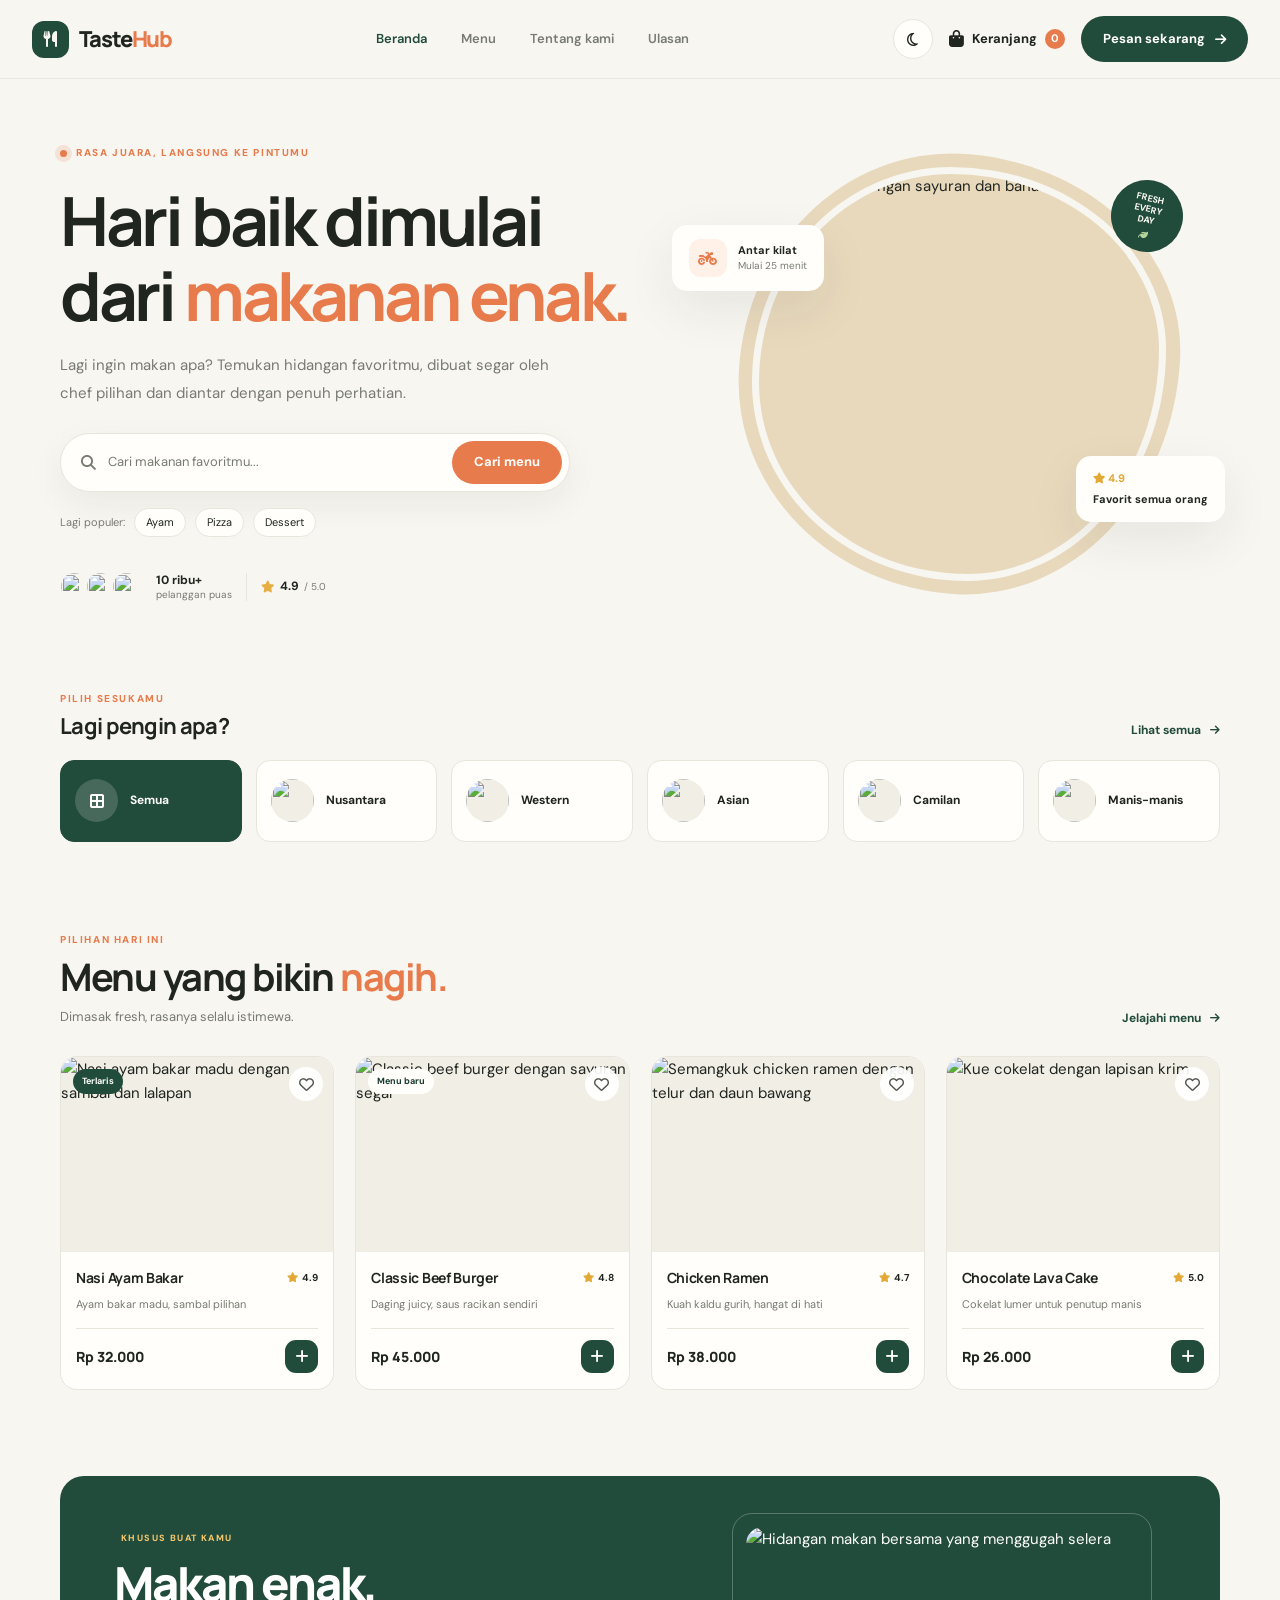
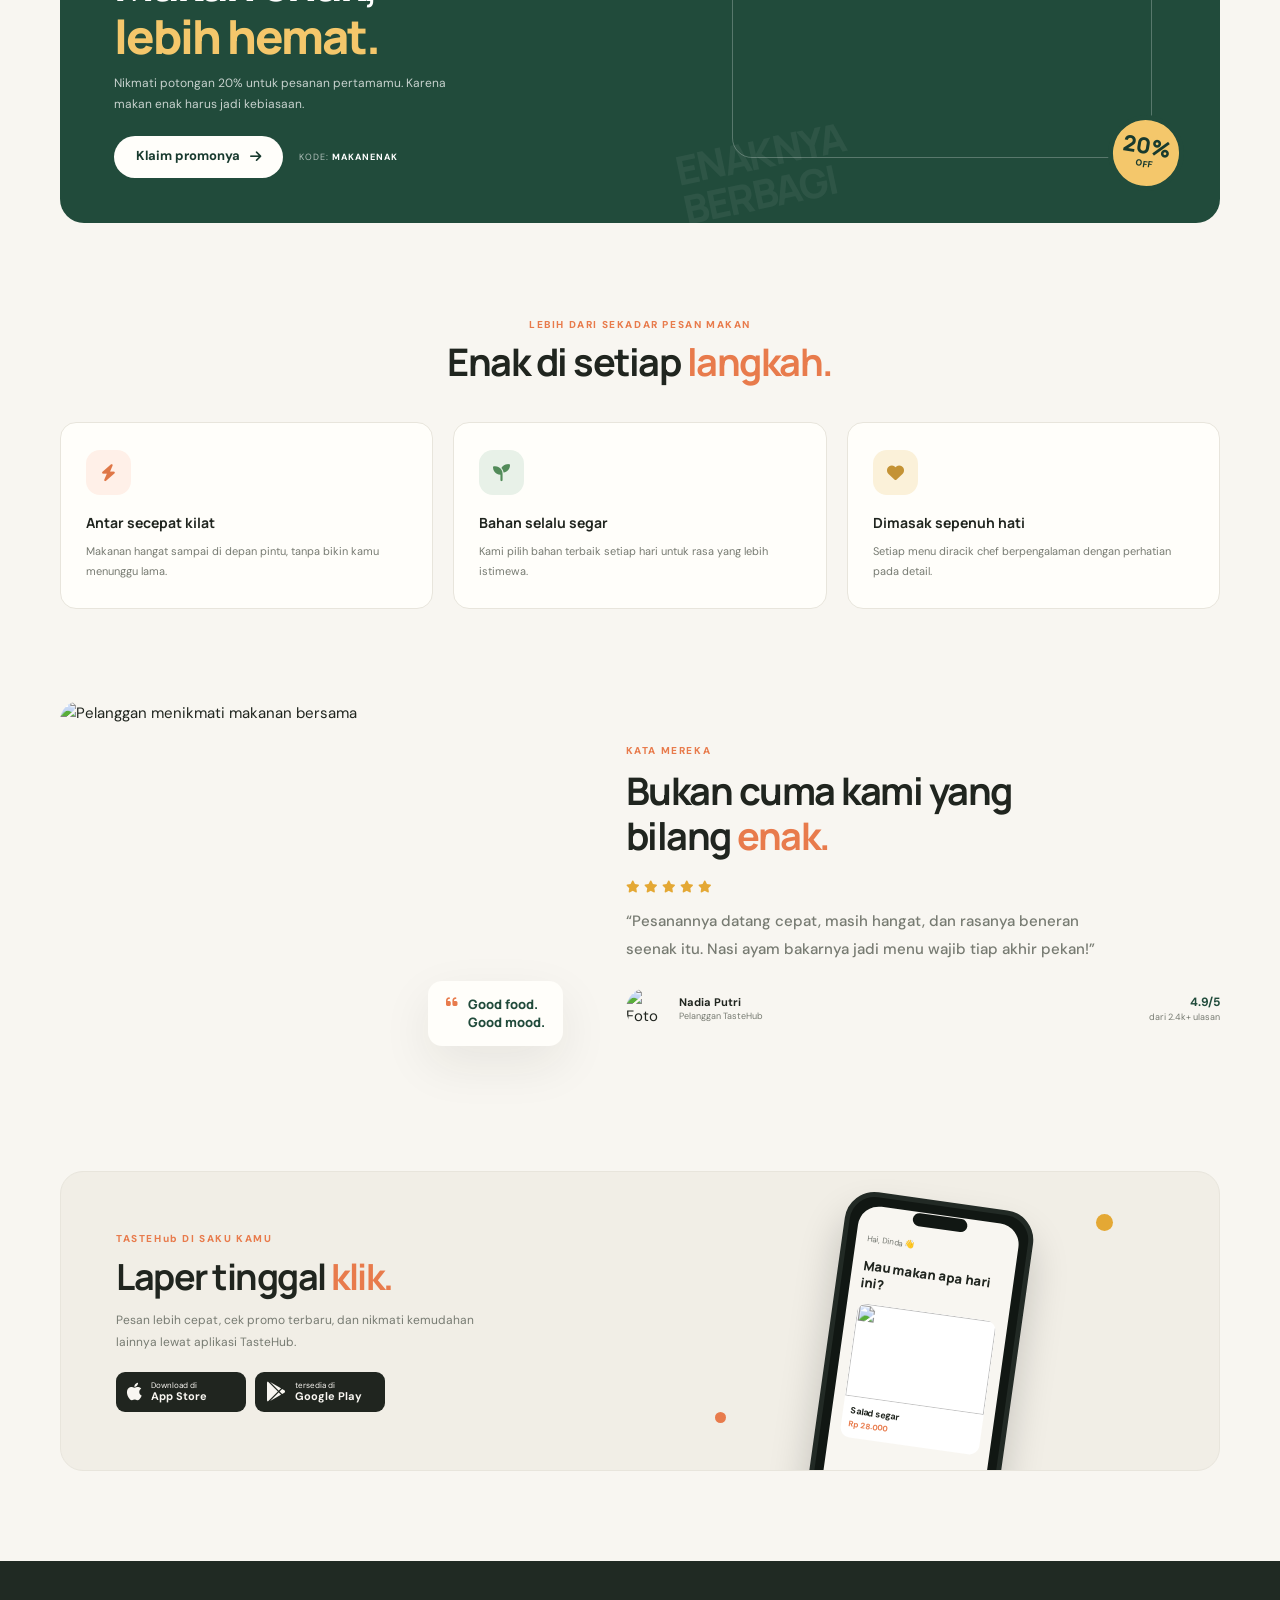
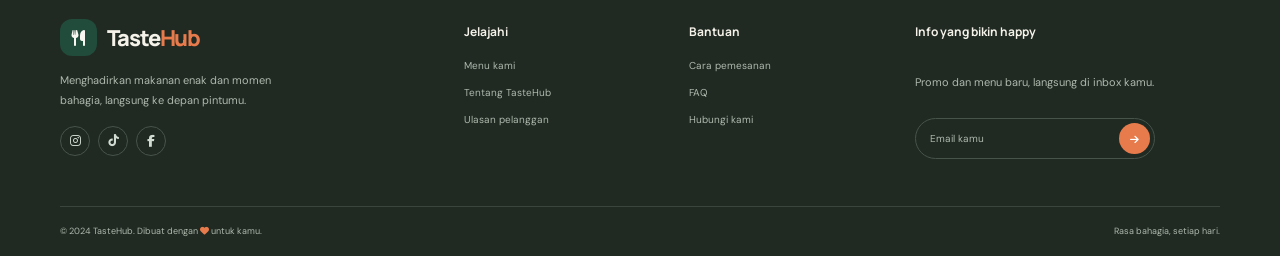
==== index.html @ 3865ef99 "feat: add initial HTML structure and JavaScript functionality for TasteHub website - Created index.h" ====
<!DOCTYPE html>
<html lang="id" class="light">
<head>
    <meta charset="UTF-8">
    <meta name="viewport" content="width=device-width, initial-scale=1.0">
    <meta name="theme-color" content="#f8f6f1">
    <meta name="description" content="Pesan makanan favoritmu dari TasteHub. Hidangan segar, rasa istimewa, diantar langsung ke rumah.">
    <title>TasteHub — Makan Enak, Tanpa Ribet</title>
    <link rel="preconnect" href="https://fonts.googleapis.com">
    <link rel="preconnect" href="https://fonts.gstatic.com" crossorigin>
    <link href="https://fonts.googleapis.com/css2?family=DM+Sans:wght@400;500;600;700&family=Manrope:wght@400;500;600;700;800&display=swap" rel="stylesheet">
    <link rel="stylesheet" href="https://cdnjs.cloudflare.com/ajax/libs/font-awesome/6.4.0/css/all.min.css">
    <link rel="stylesheet" href="css/style.css">
</head>
<body>
    <header class="site-header">
        <div class="header-inner">
            <a class="brand" href="#home" aria-label="TasteHub, ke beranda">
                <span class="brand-mark"><i class="fa-solid fa-utensils" aria-hidden="true"></i></span>
                <span>Taste<span class="brand-accent">Hub</span></span>
            </a>

            <nav class="desktop-nav" aria-label="Navigasi utama">
                <a class="nav-link active" href="#home">Beranda</a>
                <a class="nav-link" href="#menu">Menu</a>
                <a class="nav-link" href="#keunggulan">Tentang kami</a>
                <a class="nav-link" href="#ulasan">Ulasan</a>
            </nav>

            <div class="header-actions">
                <button class="icon-button theme-toggle" type="button" aria-label="Aktifkan tema gelap">
                    <i class="fa-regular fa-moon" aria-hidden="true"></i>
                </button>
                <button class="cart-button" type="button" aria-label="Keranjang, 0 item">
                    <i class="fa-solid fa-bag-shopping" aria-hidden="true"></i>
                    <span class="cart-label">Keranjang</span>
                    <span class="cart-count" aria-live="polite">0</span>
                </button>
                <a class="button button-dark header-cta" href="#menu">Pesan sekarang <i class="fa-solid fa-arrow-right" aria-hidden="true"></i></a>
            </div>

            <button class="mobile-menu-toggle" type="button" aria-label="Buka menu" aria-expanded="false" aria-controls="mobile-menu">
                <i class="fa-solid fa-bars" aria-hidden="true"></i>
            </button>
        </div>
        <nav class="mobile-nav" id="mobile-menu" aria-label="Navigasi mobile" hidden>
            <a href="#home">Beranda</a>
            <a href="#menu">Menu</a>
            <a href="#keunggulan">Tentang kami</a>
            <a href="#ulasan">Ulasan</a>
            <a href="#menu">Pesan sekarang <i class="fa-solid fa-arrow-right" aria-hidden="true"></i></a>
        </nav>
    </header>

    <main>
        <section class="hero section-shell" id="home">
            <div class="hero-copy">
                <div class="eyebrow"><span class="eyebrow-dot"></span> RASA JUARA, LANGSUNG KE PINTUMU</div>
                <h1>Hari baik dimulai<br>dari <span>makanan enak.</span></h1>
                <p class="hero-description">Lagi ingin makan apa? Temukan hidangan favoritmu, dibuat segar oleh chef pilihan dan diantar dengan penuh perhatian.</p>
                <form class="search-form" id="search-form" role="search">
                    <i class="fa-solid fa-magnifying-glass" aria-hidden="true"></i>
                    <label class="sr-only" for="dish-search">Cari makanan</label>
                    <input id="dish-search" name="q" type="search" placeholder="Cari makanan favoritmu..." autocomplete="off">
                    <button class="button button-primary" type="submit">Cari menu</button>
                </form>
                <div class="popular-searches">
                    <span>Lagi populer:</span>
                    <button type="button" data-search="ayam">Ayam</button>
                    <button type="button" data-search="pizza">Pizza</button>
                    <button type="button" data-search="dessert">Dessert</button>
                </div>
                <div class="hero-proof">
                    <div class="avatar-stack" aria-hidden="true">
                        <img src="https://images.unsplash.com/photo-1534528741775-53994a69daeb?w=80&h=80&fit=crop&crop=faces" alt="">
                        <img src="https://images.unsplash.com/photo-1500648767791-00dcc994a43e?w=80&h=80&fit=crop&crop=faces" alt="">
                        <img src="https://images.unsplash.com/photo-1531123897727-8f129e1688ce?w=80&h=80&fit=crop&crop=faces" alt="">
                    </div>
                    <div><strong>10 ribu+</strong><span>pelanggan puas</span></div>
                    <span class="proof-divider"></span>
                    <div class="rating-proof"><i class="fa-solid fa-star" aria-hidden="true"></i><strong>4.9</strong><span>/ 5.0</span></div>
                </div>
            </div>

            <div class="hero-visual">
                <div class="hero-image-wrap">
                    <img class="hero-image" src="https://images.unsplash.com/photo-1546069901-ba9599a7e63c?w=1100&h=1100&fit=crop&crop=center" alt="Salad segar dengan sayuran dan bahan pilihan">
                </div>
                <div class="floating-note note-delivery">
                    <span class="note-icon"><i class="fa-solid fa-motorcycle" aria-hidden="true"></i></span>
                    <span><strong>Antar kilat</strong><small>Mulai 25 menit</small></span>
                </div>
                <div class="floating-note note-favorite">
                    <span class="favorite-stars" aria-label="Rating 4,9 dari 5"><i class="fa-solid fa-star" aria-hidden="true"></i> 4.9</span>
                    <strong>Favorit semua orang</strong>
                </div>
                <div class="hero-sticker" aria-hidden="true"><span>FRESH<br>EVERY<br>DAY</span><i class="fa-solid fa-leaf"></i></div>
            </div>
        </section>

        <section class="category-section section-shell" aria-labelledby="category-title">
            <div class="section-heading compact-heading">
                <div><p class="section-kicker">PILIH SESUKAMU</p><h2 id="category-title">Lagi pengin apa?</h2></div>
                <a class="text-link" href="#menu">Lihat semua <i class="fa-solid fa-arrow-right" aria-hidden="true"></i></a>
            </div>
            <div class="category-list" role="group" aria-label="Filter kategori makanan">
                <button class="category-chip active" type="button" data-category="all" aria-pressed="true">
                    <span class="category-icon"><i class="fa-solid fa-border-all" aria-hidden="true"></i></span><span>Semua</span>
                </button>
                <button class="category-chip" type="button" data-category="indonesia" aria-pressed="false">
                    <span class="category-icon category-image"><img src="https://images.unsplash.com/photo-1563379091339-03b21ab4a4f8?w=120&h=120&fit=crop" alt=""></span><span>Nusantara</span>
                </button>
                <button class="category-chip" type="button" data-category="western" aria-pressed="false">
                    <span class="category-icon category-image"><img src="https://images.unsplash.com/photo-1579751626657-72bc17010498?w=120&h=120&fit=crop" alt=""></span><span>Western</span>
                </button>
                <button class="category-chip" type="button" data-category="asian" aria-pressed="false">
                    <span class="category-icon category-image"><img src="https://images.unsplash.com/photo-1569718212165-3a8278d5f624?w=120&h=120&fit=crop" alt=""></span><span>Asian</span>
                </button>
                <button class="category-chip" type="button" data-category="snack" aria-pressed="false">
                    <span class="category-icon category-image"><img src="https://images.unsplash.com/photo-1573080496219-bb080dd4f877?w=120&h=120&fit=crop" alt=""></span><span>Camilan</span>
                </button>
                <button class="category-chip" type="button" data-category="dessert" aria-pressed="false">
                    <span class="category-icon category-image"><img src="https://images.unsplash.com/photo-1578985545062-69928b1d9587?w=120&h=120&fit=crop" alt=""></span><span>Manis-manis</span>
                </button>
            </div>
        </section>

        <section class="menu-section section-shell" id="menu">
            <div class="section-heading">
                <div><p class="section-kicker">PILIHAN HARI INI</p><h2>Menu yang bikin <span>nagih.</span></h2><p class="section-description">Dimasak fresh, rasanya selalu istimewa.</p></div>
                <a class="text-link desktop-link" href="#menu">Jelajahi menu <i class="fa-solid fa-arrow-right" aria-hidden="true"></i></a>
            </div>
            <div class="product-grid" id="product-grid">
                <article class="product-card" data-category="indonesia" data-name="nasi ayam bakar madu ayam indonesia">
                    <div class="product-image-wrap">
                        <img src="https://images.unsplash.com/photo-1546833999-b9f581a1996d?w=700&h=520&fit=crop" alt="Nasi ayam bakar madu dengan sambal dan lalapan" loading="lazy">
                        <span class="product-tag">Terlaris</span>
                        <button class="favorite-button" type="button" aria-label="Tambahkan Nasi Ayam Bakar ke favorit" aria-pressed="false"><i class="fa-regular fa-heart" aria-hidden="true"></i></button>
                    </div>
                    <div class="product-details">
                        <div class="product-title-row"><h3>Nasi Ayam Bakar</h3><span class="product-rating"><i class="fa-solid fa-star" aria-hidden="true"></i> 4.9</span></div>
                        <p>Ayam bakar madu, sambal pilihan</p>
                        <div class="product-bottom"><strong>Rp 32.000</strong><button class="add-button" type="button" aria-label="Tambah Nasi Ayam Bakar ke keranjang"><i class="fa-solid fa-plus" aria-hidden="true"></i></button></div>
                    </div>
                </article>
                <article class="product-card" data-category="western" data-name="classic beef burger burger western">
                    <div class="product-image-wrap">
                        <img src="https://images.unsplash.com/photo-1568901346375-23c9450c58cd?w=700&h=520&fit=crop" alt="Classic beef burger dengan sayuran segar" loading="lazy">
                        <span class="product-tag tag-new">Menu baru</span>
                        <button class="favorite-button" type="button" aria-label="Tambahkan Classic Beef Burger ke favorit" aria-pressed="false"><i class="fa-regular fa-heart" aria-hidden="true"></i></button>
                    </div>
                    <div class="product-details">
                        <div class="product-title-row"><h3>Classic Beef Burger</h3><span class="product-rating"><i class="fa-solid fa-star" aria-hidden="true"></i> 4.8</span></div>
                        <p>Daging juicy, saus racikan sendiri</p>
                        <div class="product-bottom"><strong>Rp 45.000</strong><button class="add-button" type="button" aria-label="Tambah Classic Beef Burger ke keranjang"><i class="fa-solid fa-plus" aria-hidden="true"></i></button></div>
                    </div>
                </article>
                <article class="product-card" data-category="asian" data-name="chicken ramen ramen asian ayam">
                    <div class="product-image-wrap">
                        <img src="https://images.unsplash.com/photo-1569718212165-3a8278d5f624?w=700&h=520&fit=crop" alt="Semangkuk chicken ramen dengan telur dan daun bawang" loading="lazy">
                        <button class="favorite-button" type="button" aria-label="Tambahkan Chicken Ramen ke favorit" aria-pressed="false"><i class="fa-regular fa-heart" aria-hidden="true"></i></button>
                    </div>
                    <div class="product-details">
                        <div class="product-title-row"><h3>Chicken Ramen</h3><span class="product-rating"><i class="fa-solid fa-star" aria-hidden="true"></i> 4.7</span></div>
                        <p>Kuah kaldu gurih, hangat di hati</p>
                        <div class="product-bottom"><strong>Rp 38.000</strong><button class="add-button" type="button" aria-label="Tambah Chicken Ramen ke keranjang"><i class="fa-solid fa-plus" aria-hidden="true"></i></button></div>
                    </div>
                </article>
                <article class="product-card" data-category="dessert" data-name="chocolate lava cake cake dessert cokelat">
                    <div class="product-image-wrap">
                        <img src="https://images.unsplash.com/photo-1578985545062-69928b1d9587?w=700&h=520&fit=crop" alt="Kue cokelat dengan lapisan krim" loading="lazy">
                        <button class="favorite-button" type="button" aria-label="Tambahkan Chocolate Lava Cake ke favorit" aria-pressed="false"><i class="fa-regular fa-heart" aria-hidden="true"></i></button>
                    </div>
                    <div class="product-details">
                        <div class="product-title-row"><h3>Chocolate Lava Cake</h3><span class="product-rating"><i class="fa-solid fa-star" aria-hidden="true"></i> 5.0</span></div>
                        <p>Cokelat lumer untuk penutup manis</p>
                        <div class="product-bottom"><strong>Rp 26.000</strong><button class="add-button" type="button" aria-label="Tambah Chocolate Lava Cake ke keranjang"><i class="fa-solid fa-plus" aria-hidden="true"></i></button></div>
                    </div>
                </article>
            </div>
            <p class="empty-state" id="empty-state" hidden>Menu belum ditemukan. Coba kata kunci lainnya, ya.</p>
            <div class="mobile-menu-link"><a class="button button-outline" href="#menu">Lihat semua menu <i class="fa-solid fa-arrow-right" aria-hidden="true"></i></a></div>
        </section>

        <section class="promo-section section-shell">
            <div class="promo-content">
                <span class="promo-label"><i class="fa-solid fa-sparkles" aria-hidden="true"></i> KHUSUS BUAT KAMU</span>
                <h2>Makan enak,<br><span>lebih hemat.</span></h2>
                <p>Nikmati potongan 20% untuk pesanan pertamamu. Karena makan enak harus jadi kebiasaan.</p>
                <a class="button button-light" href="#menu">Klaim promonya <i class="fa-solid fa-arrow-right" aria-hidden="true"></i></a>
                <span class="promo-code">KODE: <strong>MAKANENAK</strong></span>
            </div>
            <div class="promo-image">
                <img src="https://images.unsplash.com/photo-1555939594-58d7cb561ad1?w=1000&h=800&fit=crop" alt="Hidangan makan bersama yang menggugah selera" loading="lazy">
                <span class="discount-badge"><strong>20%</strong><span>OFF</span></span>
            </div>
            <div class="promo-decoration" aria-hidden="true">ENAKNYA<br>BERBAGI</div>
        </section>

        <section class="benefits-section section-shell" id="keunggulan">
            <div class="section-heading centered-heading">
                <div><p class="section-kicker">LEBIH DARI SEKADAR PESAN MAKAN</p><h2>Enak di setiap <span>langkah.</span></h2></div>
            </div>
            <div class="benefit-grid">
                <article class="benefit-card"><span class="benefit-icon icon-orange"><i class="fa-solid fa-bolt" aria-hidden="true"></i></span><h3>Antar secepat kilat</h3><p>Makanan hangat sampai di depan pintu, tanpa bikin kamu menunggu lama.</p></article>
                <article class="benefit-card"><span class="benefit-icon icon-green"><i class="fa-solid fa-seedling" aria-hidden="true"></i></span><h3>Bahan selalu segar</h3><p>Kami pilih bahan terbaik setiap hari untuk rasa yang lebih istimewa.</p></article>
                <article class="benefit-card"><span class="benefit-icon icon-yellow"><i class="fa-solid fa-heart" aria-hidden="true"></i></span><h3>Dimasak sepenuh hati</h3><p>Setiap menu diracik chef berpengalaman dengan perhatian pada detail.</p></article>
            </div>
        </section>

        <section class="testimonial-section section-shell" id="ulasan">
            <div class="testimonial-image">
                <img src="https://images.unsplash.com/photo-1556742049-0cfed4f6a45d?w=900&h=1000&fit=crop" alt="Pelanggan menikmati makanan bersama" loading="lazy">
                <div class="testimonial-image-caption"><i class="fa-solid fa-quote-left" aria-hidden="true"></i><span>Good food.<br>Good mood.</span></div>
            </div>
            <div class="testimonial-copy">
                <p class="section-kicker">KATA MEREKA</p>
                <h2>Bukan cuma kami yang bilang <span>enak.</span></h2>
                <div class="review-stars" aria-label="5 dari 5 bintang"><i class="fa-solid fa-star"></i><i class="fa-solid fa-star"></i><i class="fa-solid fa-star"></i><i class="fa-solid fa-star"></i><i class="fa-solid fa-star"></i></div>
                <blockquote>“Pesanannya datang cepat, masih hangat, dan rasanya beneran seenak itu. Nasi ayam bakarnya jadi menu wajib tiap akhir pekan!”</blockquote>
                <div class="review-author"><img src="https://images.unsplash.com/photo-1534528741775-53994a69daeb?w=100&h=100&fit=crop&crop=faces" alt="Foto pelanggan, Nadia Putri" loading="lazy"><span><strong>Nadia Putri</strong><small>Pelanggan TasteHub</small></span><span class="review-count"><strong>4.9/5</strong><small>dari 2.4k+ ulasan</small></span></div>
            </div>
        </section>

        <section class="app-banner section-shell">
            <div class="app-copy"><p class="section-kicker">TASTEHub DI SAKU KAMU</p><h2>Laper tinggal <span>klik.</span></h2><p>Pesan lebih cepat, cek promo terbaru, dan nikmati kemudahan lainnya lewat aplikasi TasteHub.</p><div class="app-buttons"><a class="store-button" href="#menu"><i class="fa-brands fa-apple" aria-hidden="true"></i><span><small>Download di</small><strong>App Store</strong></span></a><a class="store-button" href="#menu"><i class="fa-brands fa-google-play" aria-hidden="true"></i><span><small> tersedia di</small><strong>Google Play</strong></span></a></div></div>
            <div class="app-art" aria-hidden="true"><div class="phone-mockup"><div class="phone-camera"></div><div class="phone-screen"><span class="phone-greeting">Hai, Dinda 👋</span><strong>Mau makan apa hari ini?</strong><div class="phone-food"><img src="https://images.unsplash.com/photo-1546069901-ba9599a7e63c?w=180&h=140&fit=crop" alt=""><span>Salad segar<small>Rp 28.000</small></span></div><div class="phone-tabs"><i class="fa-solid fa-house"></i><i class="fa-solid fa-heart"></i><i class="fa-solid fa-bag-shopping"></i><i class="fa-solid fa-user"></i></div></div></div><span class="app-art-dot dot-one"></span><span class="app-art-dot dot-two"></span></div>
        </section>
    </main>

    <footer class="site-footer">
        <div class="footer-main section-shell">
            <div class="footer-brand-column"><a class="brand footer-brand" href="#home"><span class="brand-mark"><i class="fa-solid fa-utensils" aria-hidden="true"></i></span><span>Taste<span class="brand-accent">Hub</span></span></a><p>Menghadirkan makanan enak dan momen bahagia, langsung ke depan pintumu.</p><div class="social-links"><a href="#home" aria-label="Instagram"><i class="fa-brands fa-instagram"></i></a><a href="#home" aria-label="TikTok"><i class="fa-brands fa-tiktok"></i></a><a href="#home" aria-label="Facebook"><i class="fa-brands fa-facebook-f"></i></a></div></div>
            <div class="footer-column"><h3>Jelajahi</h3><a href="#menu">Menu kami</a><a href="#keunggulan">Tentang TasteHub</a><a href="#ulasan">Ulasan pelanggan</a></div>
            <div class="footer-column"><h3>Bantuan</h3><a href="#home">Cara pemesanan</a><a href="#home">FAQ</a><a href="#home">Hubungi kami</a></div>
            <div class="footer-column newsletter-column"><h3>Info yang bikin happy</h3><p>Promo dan menu baru, langsung di inbox kamu.</p><form class="newsletter-form" id="newsletter-form"><label class="sr-only" for="newsletter-email">Alamat email</label><input id="newsletter-email" type="email" placeholder="Email kamu" required><button type="submit" aria-label="Daftar newsletter"><i class="fa-solid fa-arrow-right" aria-hidden="true"></i></button></form></div>
        </div>
        <div class="footer-bottom section-shell"><span>© 2024 TasteHub. Dibuat dengan <i class="fa-solid fa-heart" aria-hidden="true"></i> untuk kamu.</span><span>Rasa bahagia, setiap hari.</span></div>
    </footer>
    <div class="toast-message" id="toast-message" role="status" aria-live="polite"></div>
    <script src="js/script.js"></script>
</body>
</html>
---- css/style.css ----
:root {
    color-scheme: light;
    --page: #f8f6f1;
    --surface: #fffefa;
    --surface-soft: #f1eee6;
    --ink: #20251f;
    --muted: #777b72;
    --line: #e8e5dc;
    --green: #214b3b;
    --green-dark: #183a2e;
    --orange: #e87b4c;
    --yellow: #f4c76b;
    --shadow: 0 18px 50px rgba(32, 37, 31, .08);
}

html.dark {
    color-scheme: dark;
    --page: #171d19;
    --surface: #202822;
    --surface-soft: #29332c;
    --ink: #f5f2e9;
    --muted: #a7afa6;
    --line: #354139;
    --green: #8ab59a;
    --green-dark: #d3e2d5;
    --orange: #f19a70;
    --shadow: 0 18px 50px rgba(0, 0, 0, .2);
}

* { box-sizing: border-box; }

html { scroll-behavior: smooth; scroll-padding-top: 92px; }

body {
    margin: 0;
    background: var(--page);
    color: var(--ink);
    font-family: "DM Sans", sans-serif;
    font-size: 15px;
    line-height: 1.6;
    transition: background .25s ease, color .25s ease;
}

button, input { font: inherit; }
button, a { -webkit-tap-highlight-color: transparent; }
button { color: inherit; }
a { color: inherit; text-decoration: none; }
img { display: block; max-width: 100%; }

.sr-only {
    position: absolute;
    width: 1px;
    height: 1px;
    padding: 0;
    margin: -1px;
    overflow: hidden;
    clip: rect(0, 0, 0, 0);
    white-space: nowrap;
    border: 0;
}

.section-shell { width: min(1160px, calc(100% - 64px)); margin-inline: auto; }

.site-header {
    position: sticky;
    z-index: 20;
    top: 0;
    background: color-mix(in srgb, var(--page) 92%, transparent);
    border-bottom: 1px solid color-mix(in srgb, var(--line) 75%, transparent);
    backdrop-filter: blur(16px);
}

.header-inner {
    width: min(1280px, calc(100% - 64px));
    min-height: 78px;
    margin: auto;
    display: flex;
    align-items: center;
    justify-content: space-between;
    gap: 30px;
}

.brand {
    display: inline-flex;
    align-items: center;
    gap: 10px;
    flex-shrink: 0;
    font: 800 22px/1 "Manrope", sans-serif;
    letter-spacing: -1.1px;
}

.brand-mark {
    display: grid;
    width: 37px;
    height: 37px;
    place-items: center;
    border-radius: 12px;
    background: var(--green);
    color: var(--page);
    font-size: 16px;
}

.brand-accent { color: var(--orange); }
.desktop-nav { display: flex; align-items: center; gap: 34px; }
.nav-link { color: var(--muted); font-size: 13px; font-weight: 600; transition: color .2s ease; }
.nav-link:hover, .nav-link.active { color: var(--green); }

.header-actions { display: flex; align-items: center; gap: 16px; }
.icon-button, .mobile-menu-toggle {
    display: grid;
    width: 40px;
    height: 40px;
    padding: 0;
    place-items: center;
    border: 1px solid var(--line);
    border-radius: 50%;
    background: var(--surface);
    cursor: pointer;
    transition: border-color .2s ease, transform .2s ease;
}
.icon-button:hover, .mobile-menu-toggle:hover { transform: translateY(-2px); border-color: var(--green); }
.cart-button { position: relative; display: flex; align-items: center; gap: 8px; padding: 8px 0; border: 0; background: transparent; cursor: pointer; font-size: 13px; font-weight: 700; }
.cart-button > i { font-size: 17px; }
.cart-count { display: grid; width: 20px; height: 20px; place-items: center; border-radius: 50%; background: var(--orange); color: white; font-size: 11px; }

.button {
    display: inline-flex;
    min-height: 46px;
    align-items: center;
    justify-content: center;
    gap: 10px;
    padding: 0 21px;
    border: 1px solid transparent;
    border-radius: 999px;
    font-size: 13px;
    font-weight: 700;
    transition: transform .2s ease, background .2s ease, border-color .2s ease;
}
.button:hover { transform: translateY(-2px); }
.button-dark { background: var(--green); color: #fff; }
.button-dark:hover { background: var(--green-dark); }
.button-primary { background: var(--orange); color: #fff; }
.button-primary:hover { background: #d96e40; }
.button-light { background: #fffefa; color: var(--green-dark); }
.button-outline { border-color: var(--line); background: var(--surface); color: var(--ink); }
.mobile-menu-toggle, .mobile-nav { display: none; }

.hero { min-height: 575px; display: grid; grid-template-columns: 1fr .9fr; align-items: center; gap: 58px; padding-block: 66px 72px; }
.hero-copy { position: relative; z-index: 1; }
.eyebrow, .section-kicker { color: var(--orange); font-size: 10px; font-weight: 800; letter-spacing: 1.6px; }
.eyebrow { display: flex; align-items: center; gap: 9px; margin-bottom: 22px; }
.eyebrow-dot { width: 7px; height: 7px; border-radius: 50%; background: var(--orange); box-shadow: 0 0 0 5px color-mix(in srgb, var(--orange) 17%, transparent); }
h1, h2, h3, p { margin-top: 0; }
h1, h2, h3 { font-family: "Manrope", sans-serif; }
.hero h1 { max-width: 620px; margin-bottom: 20px; font-size: clamp(45px, 5.3vw, 70px); line-height: 1.1; letter-spacing: -3.4px; }
.hero h1 span, .section-heading h2 span, .testimonial-copy h2 span, .app-copy h2 span { color: var(--orange); }
.hero-description { max-width: 490px; margin-bottom: 25px; color: var(--muted); font-size: 15px; line-height: 1.85; }
.search-form { display: flex; max-width: 510px; align-items: center; gap: 12px; padding: 7px; border: 1px solid var(--line); border-radius: 999px; background: var(--surface); box-shadow: 0 12px 35px rgba(35, 40, 30, .06); }
.search-form > i { margin-left: 13px; color: var(--muted); }
.search-form input { width: 100%; min-width: 0; padding: 9px 0; border: 0; outline: 0; background: transparent; color: var(--ink); font-size: 13px; }
.search-form input::placeholder { color: var(--muted); }
.search-form .button { min-height: 43px; white-space: nowrap; }
.popular-searches { display: flex; flex-wrap: wrap; align-items: center; gap: 9px; margin-top: 16px; color: var(--muted); font-size: 11px; }
.popular-searches button { padding: 5px 11px; border: 1px solid var(--line); border-radius: 99px; background: var(--surface); color: var(--ink); cursor: pointer; font-size: 11px; transition: border-color .2s ease, color .2s ease; }
.popular-searches button:hover { border-color: var(--orange); color: var(--orange); }
.hero-proof { display: flex; align-items: center; gap: 14px; margin-top: 34px; }
.avatar-stack { display: flex; padding-left: 4px; }
.avatar-stack img { width: 31px; height: 31px; margin-left: -5px; border: 2px solid var(--page); border-radius: 50%; object-fit: cover; }
.hero-proof > div:nth-child(2) { display: grid; line-height: 1.3; }
.hero-proof > div:nth-child(2) strong, .rating-proof strong { font-size: 12px; }
.hero-proof > div:nth-child(2) span, .rating-proof span { color: var(--muted); font-size: 10px; }
.proof-divider { height: 28px; border-left: 1px solid var(--line); }
.rating-proof { display: flex; align-items: center; gap: 5px; }
.rating-proof i { color: #e8ae43; font-size: 12px; }

.hero-visual { position: relative; display: grid; min-height: 450px; place-items: center; }
.hero-image-wrap { width: min(100%, 440px); aspect-ratio: 1; padding: 13px; border-radius: 48% 52% 48% 52% / 52% 44% 56% 48%; background: #e8d9bd; transform: rotate(3deg); }
.hero-image { width: 100%; height: 100%; border: 7px solid var(--page); border-radius: inherit; object-fit: cover; transform: rotate(-3deg); }
.floating-note { position: absolute; z-index: 2; display: flex; align-items: center; gap: 11px; padding: 13px 16px; border: 1px solid rgba(255,255,255,.55); border-radius: 15px; background: var(--surface); box-shadow: var(--shadow); }
.note-delivery { top: 17%; left: -5%; }
.note-icon { display: grid; width: 38px; height: 38px; place-items: center; border-radius: 12px; background: #fff0e8; color: var(--orange); }
.floating-note > span:last-child { display: grid; line-height: 1.45; }
.floating-note strong { font-size: 11px; }
.floating-note small { color: var(--muted); font-size: 10px; }
.note-favorite { right: -1%; bottom: 17%; display: grid; gap: 3px; }
.favorite-stars { color: #e4a834; font-size: 11px; font-weight: 800; }
.hero-sticker { position: absolute; top: 7%; right: 7%; display: flex; width: 72px; height: 72px; flex-direction: column; align-items: center; justify-content: center; border-radius: 50%; background: var(--green); color: #f8f6f1; font-size: 9px; font-weight: 800; line-height: 1.25; text-align: center; transform: rotate(12deg); }
.hero-sticker i { margin-top: 4px; color: #b6d59c; }

.category-section { padding-block: 17px 58px; }
.section-heading { display: flex; align-items: end; justify-content: space-between; gap: 20px; margin-bottom: 28px; }
.section-heading h2, .testimonial-copy h2, .app-copy h2 { margin: 6px 0 0; font-size: clamp(28px, 3.2vw, 38px); line-height: 1.2; letter-spacing: -1.5px; }
.section-kicker { margin-bottom: 0; }
.compact-heading { margin-bottom: 20px; }
.compact-heading h2 { font-size: 22px; letter-spacing: -.7px; }
.text-link { display: inline-flex; align-items: center; gap: 9px; color: var(--green); font-size: 12px; font-weight: 700; white-space: nowrap; }
.text-link i { font-size: 11px; transition: transform .2s ease; }
.text-link:hover i { transform: translateX(4px); }
.category-list { display: grid; grid-template-columns: repeat(6, minmax(0, 1fr)); gap: 14px; }
.category-chip { display: flex; min-height: 82px; align-items: center; gap: 12px; padding: 10px 14px; border: 1px solid var(--line); border-radius: 14px; background: var(--surface); color: var(--ink); cursor: pointer; font-size: 12px; font-weight: 700; transition: border-color .2s ease, transform .2s ease, background .2s ease; }
.category-chip:hover { transform: translateY(-3px); border-color: var(--orange); }
.category-chip.active { border-color: var(--green); background: var(--green); color: #fff; }
.category-icon { display: grid; width: 43px; height: 43px; flex-shrink: 0; place-items: center; border-radius: 50%; background: color-mix(in srgb, var(--orange) 15%, var(--surface)); color: var(--orange); font-size: 16px; }
.category-chip.active .category-icon { background: rgba(255,255,255,.17); color: #fff; }
.category-image { overflow: hidden; background: var(--surface-soft); }
.category-image img { width: 100%; height: 100%; object-fit: cover; }

.menu-section { padding-block: 32px 86px; }
.section-description { margin: 8px 0 0; color: var(--muted); font-size: 13px; }
.product-grid { display: grid; grid-template-columns: repeat(4, minmax(0, 1fr)); gap: 21px; }
.product-card { overflow: hidden; border: 1px solid var(--line); border-radius: 17px; background: var(--surface); transition: transform .25s ease, box-shadow .25s ease, border-color .25s ease; }
.product-card:hover { transform: translateY(-5px); border-color: color-mix(in srgb, var(--green) 25%, var(--line)); box-shadow: var(--shadow); }
.product-card[hidden] { display: none; }
.product-image-wrap { position: relative; height: 195px; overflow: hidden; background: var(--surface-soft); }
.product-image-wrap > img { width: 100%; height: 100%; object-fit: cover; transition: transform .45s ease; }
.product-card:hover .product-image-wrap > img { transform: scale(1.05); }
.product-tag { position: absolute; top: 12px; left: 12px; padding: 5px 9px; border-radius: 99px; background: var(--green); color: #fff; font-size: 9px; font-weight: 700; }
.product-tag.tag-new { background: #fffefa; color: var(--green-dark); }
.favorite-button { position: absolute; top: 10px; right: 10px; display: grid; width: 34px; height: 34px; place-items: center; border: 0; border-radius: 50%; background: rgba(255,255,255,.92); color: #50544d; cursor: pointer; transition: color .2s ease, transform .2s ease; }
.favorite-button:hover { transform: scale(1.08); color: #e76d67; }
.favorite-button[aria-pressed="true"] { color: #e76d67; }
.product-details { padding: 15px 15px 16px; }
.product-title-row { display: flex; align-items: center; justify-content: space-between; gap: 8px; }
.product-title-row h3 { overflow: hidden; margin: 0; font-size: 14px; letter-spacing: -.3px; text-overflow: ellipsis; white-space: nowrap; }
.product-rating { flex-shrink: 0; color: var(--ink); font-size: 10px; font-weight: 700; }
.product-rating i { margin-right: 2px; color: #e4a834; }
.product-details > p { overflow: hidden; margin: 6px 0 15px; color: var(--muted); font-size: 11px; text-overflow: ellipsis; white-space: nowrap; }
.product-bottom { display: flex; align-items: center; justify-content: space-between; padding-top: 11px; border-top: 1px solid var(--line); }
.product-bottom strong { font: 800 14px "Manrope", sans-serif; }
.add-button { display: grid; width: 33px; height: 33px; place-items: center; border: 0; border-radius: 11px; background: var(--green); color: #fff; cursor: pointer; transition: background .2s ease, transform .2s ease; }
.add-button:hover { transform: rotate(90deg); background: var(--orange); }
.empty-state { padding: 36px 0; color: var(--muted); text-align: center; }
.mobile-menu-link { display: none; }

.promo-section { position: relative; display: grid; min-height: 340px; grid-template-columns: 1fr .9fr; align-items: center; overflow: hidden; margin-bottom: 94px; padding: 45px 54px; border-radius: 24px; background: var(--green); color: #fff; }
.promo-content { position: relative; z-index: 2; max-width: 440px; }
.promo-label { display: inline-flex; align-items: center; gap: 7px; color: #f4c76b; font-size: 9px; font-weight: 800; letter-spacing: 1.4px; }
.promo-content h2 { margin: 12px 0 10px; font: 800 clamp(34px, 4vw, 47px)/1.12 "Manrope", sans-serif; letter-spacing: -2px; }
.promo-content h2 span { color: #f4c76b; }
.promo-content > p { max-width: 370px; margin-bottom: 20px; color: rgba(255,255,255,.75); font-size: 12px; line-height: 1.8; }
.promo-content .button { min-height: 42px; }
.promo-code { display: inline-block; margin-left: 12px; color: rgba(255,255,255,.65); font-size: 9px; letter-spacing: 1px; }
.promo-code strong { color: #fff; }
.promo-image { position: relative; z-index: 1; justify-self: end; width: 100%; max-width: 420px; height: 245px; }
.promo-image::before { position: absolute; inset: -14px 14px 14px -14px; border: 1px solid rgba(255,255,255,.25); border-radius: 20px; content: ""; }
.promo-image img { position: relative; width: 100%; height: 100%; border-radius: 17px; object-fit: cover; }
.discount-badge { position: absolute; right: -18px; bottom: -19px; display: flex; width: 76px; height: 76px; flex-direction: column; align-items: center; justify-content: center; border: 5px solid var(--green); border-radius: 50%; background: #f4c76b; color: var(--green-dark); transform: rotate(9deg); }
.discount-badge strong { font: 800 22px/1 "Manrope", sans-serif; }
.discount-badge span { font-size: 9px; font-weight: 800; }
.promo-decoration { position: absolute; right: 32%; bottom: 10px; color: rgba(255,255,255,.06); font: 800 40px/1 "Manrope", sans-serif; letter-spacing: -2px; transform: rotate(-12deg); }

.benefits-section { padding-block: 0 92px; }
.centered-heading { justify-content: center; margin-bottom: 38px; text-align: center; }
.benefit-grid { display: grid; grid-template-columns: repeat(3, 1fr); gap: 20px; }
.benefit-card { padding: 27px 25px; border: 1px solid var(--line); border-radius: 16px; background: var(--surface); }
.benefit-icon { display: grid; width: 45px; height: 45px; margin-bottom: 17px; place-items: center; border-radius: 14px; font-size: 17px; }
.icon-orange { background: #fff0e8; color: #df7747; }
.icon-green { background: #e8f1e8; color: #528b59; }
.icon-yellow { background: #fbf1d9; color: #c49335; }
.benefit-card h3 { margin-bottom: 7px; font-size: 14px; }
.benefit-card p { margin-bottom: 0; color: var(--muted); font-size: 11px; line-height: 1.8; }

.testimonial-section { display: grid; grid-template-columns: .8fr 1fr; align-items: center; gap: 90px; padding-block: 0 100px; }
.testimonial-image { position: relative; width: 100%; height: 370px; }
.testimonial-image > img { width: 100%; height: 100%; border-radius: 20px; object-fit: cover; }
.testimonial-image-caption { position: absolute; right: -27px; bottom: 25px; display: flex; align-items: start; gap: 10px; padding: 15px 18px; border-radius: 14px; background: var(--surface); box-shadow: var(--shadow); color: var(--green); font: 800 13px/1.35 "Manrope", sans-serif; }
.testimonial-image-caption i { color: var(--orange); }
.testimonial-copy h2 { max-width: 430px; margin-top: 9px; }
.review-stars { display: flex; gap: 4px; margin-top: 22px; color: #e4a834; font-size: 12px; }
.testimonial-copy blockquote { max-width: 500px; margin: 14px 0 24px; color: var(--muted); font: 500 15px/1.9 "DM Sans", sans-serif; }
.review-author { display: flex; align-items: center; gap: 11px; }
.review-author > img { width: 42px; height: 42px; border-radius: 50%; object-fit: cover; }
.review-author > span:nth-child(2), .review-count { display: grid; line-height: 1.4; }
.review-author strong { font-size: 11px; }
.review-author small { color: var(--muted); font-size: 9px; }
.review-count { margin-left: auto; text-align: right; }
.review-count strong { color: var(--green); font-size: 12px; }

.app-banner { position: relative; display: grid; min-height: 300px; grid-template-columns: 1fr .8fr; align-items: center; overflow: hidden; margin-bottom: 90px; padding: 42px 55px; border: 1px solid var(--line); border-radius: 23px; background: var(--surface-soft); }
.app-copy { position: relative; z-index: 2; max-width: 440px; }
.app-copy h2 { margin-top: 8px; font-size: 36px; }
.app-copy > p:not(.section-kicker) { max-width: 390px; margin: 12px 0 19px; color: var(--muted); font-size: 12px; line-height: 1.8; }
.app-buttons { display: flex; flex-wrap: wrap; gap: 9px; }
.store-button { display: flex; min-width: 130px; align-items: center; gap: 9px; padding: 8px 11px; border-radius: 9px; background: var(--ink); color: var(--page); }
.store-button > i { font-size: 20px; }
.store-button > span { display: grid; line-height: 1.25; }
.store-button small { font-size: 8px; }
.store-button strong { font-size: 11px; }
.app-art { position: absolute; top: 0; right: 4%; display: grid; width: 43%; height: 100%; place-items: center; }
.phone-mockup { position: relative; z-index: 1; width: 190px; height: 330px; padding: 9px; border: 5px solid #222a25; border-radius: 30px; background: #111713; box-shadow: 0 24px 40px rgba(0,0,0,.2); transform: rotate(8deg) translateY(28px); }
.phone-camera { position: absolute; z-index: 2; top: 10px; left: 50%; width: 55px; height: 13px; border-radius: 99px; background: #111713; transform: translateX(-50%); }
.phone-screen { display: flex; height: 100%; flex-direction: column; gap: 12px; overflow: hidden; padding: 27px 11px 9px; border-radius: 21px; background: #f8f6f1; color: #20251f; }
.phone-greeting { color: #72766f; font-size: 8px; }
.phone-screen > strong { font: 800 13px/1.3 "Manrope", sans-serif; }
.phone-food { overflow: hidden; border-radius: 10px; background: white; }
.phone-food img { width: 100%; height: 94px; object-fit: cover; }
.phone-food span { display: grid; padding: 7px; font-size: 9px; font-weight: 700; }
.phone-food small { color: #e87b4c; font-size: 8px; }
.phone-tabs { display: flex; justify-content: space-around; margin-top: auto; color: #647064; font-size: 10px; }
.phone-tabs i:first-child { color: #214b3b; }
.app-art-dot { position: absolute; display: block; border-radius: 50%; background: #e4a834; }
.dot-one { top: 14%; right: 12%; width: 17px; height: 17px; }
.dot-two { bottom: 16%; left: 8%; width: 11px; height: 11px; background: var(--orange); }

.site-footer { background: #202a23; color: #f5f2e9; }
.footer-main { display: grid; grid-template-columns: 1.4fr .7fr .7fr 1.2fr; gap: 48px; padding-block: 58px 47px; }
.footer-brand { color: #f5f2e9; }
.footer-brand-column > p, .newsletter-column > p { max-width: 245px; margin: 15px 0; color: #aeb8ac; font-size: 11px; line-height: 1.8; }
.social-links { display: flex; gap: 8px; }
.social-links a { display: grid; width: 30px; height: 30px; place-items: center; border: 1px solid #47544a; border-radius: 50%; color: #d2dbd1; font-size: 12px; transition: background .2s ease; }
.social-links a:hover { background: var(--orange); }
.footer-column { display: flex; flex-direction: column; align-items: start; gap: 11px; }
.footer-column h3 { margin: 3px 0 5px; font-size: 12px; }
.footer-column > a { color: #aeb8ac; font-size: 10px; }
.footer-column > a:hover { color: #fff; }
.newsletter-form { display: flex; width: 100%; max-width: 240px; padding: 4px; border: 1px solid #47544a; border-radius: 99px; }
.newsletter-form input { width: 100%; min-width: 0; padding: 7px 10px; border: 0; outline: 0; background: transparent; color: #fff; font-size: 10px; }
.newsletter-form input::placeholder { color: #aeb8ac; }
.newsletter-form button { display: grid; width: 31px; height: 31px; flex-shrink: 0; place-items: center; border: 0; border-radius: 50%; background: var(--orange); color: white; cursor: pointer; font-size: 10px; }
.footer-bottom { display: flex; justify-content: space-between; gap: 16px; padding-block: 17px; border-top: 1px solid #3a463d; color: #aeb8ac; font-size: 9px; }
.footer-bottom i { color: var(--orange); }
.toast-message { position: fixed; z-index: 30; right: 24px; bottom: 24px; max-width: min(360px, calc(100% - 48px)); padding: 13px 18px; border-radius: 12px; background: var(--green); color: white; box-shadow: var(--shadow); font-size: 12px; opacity: 0; pointer-events: none; transform: translateY(12px); transition: opacity .2s ease, transform .2s ease; }
.toast-message.visible { opacity: 1; transform: translateY(0); }

@media (max-width: 1050px) {
    .section-shell { width: min(100% - 48px, 900px); }
    .header-inner { width: calc(100% - 48px); }
    .desktop-nav { gap: 20px; }
    .header-actions { gap: 11px; }
    .hero { gap: 25px; }
    .hero-visual { min-height: 390px; }
    .category-list { grid-template-columns: repeat(3, minmax(0, 1fr)); }
    .product-grid { grid-template-columns: repeat(2, minmax(0, 1fr)); }
    .product-image-wrap { height: 230px; }
    .testimonial-section { gap: 55px; }
}

@media (max-width: 760px) {
    html { scroll-padding-top: 76px; }
    .section-shell { width: calc(100% - 40px); }
    .header-inner { width: calc(100% - 40px); min-height: 68px; gap: 12px; }
    .brand { font-size: 20px; }
    .brand-mark { width: 34px; height: 34px; }
    .desktop-nav, .header-cta, .cart-label { display: none; }
    .header-actions { margin-left: auto; gap: 9px; }
    .icon-button { width: 36px; height: 36px; }
    .cart-button { padding-inline: 5px; }
    .mobile-menu-toggle { display: grid; width: 36px; height: 36px; }
    .mobile-nav { display: flex; flex-direction: column; gap: 0; padding: 0 20px 12px; border-top: 1px solid var(--line); background: var(--page); }
    .mobile-nav[hidden] { display: none; }
    .mobile-nav a { padding: 12px 0; border-bottom: 1px solid var(--line); color: var(--muted); font-size: 13px; font-weight: 600; }
    .mobile-nav a:last-child { border-bottom: 0; color: var(--green); }
    .mobile-nav a i { margin-left: 5px; }
    .hero { min-height: 0; grid-template-columns: 1fr; gap: 19px; padding-block: 50px 38px; }
    .hero h1 { max-width: 480px; margin-bottom: 14px; font-size: clamp(43px, 11vw, 61px); letter-spacing: -2.6px; }
    .eyebrow { margin-bottom: 17px; font-size: 9px; }
    .hero-description { max-width: 540px; margin-bottom: 19px; font-size: 13px; }
    .hero-visual { min-height: 340px; margin-top: 5px; }
    .hero-image-wrap { width: min(76vw, 350px); }
    .note-delivery { top: 14%; left: 1%; }
    .note-favorite { right: 1%; bottom: 12%; }
    .hero-sticker { top: 4%; right: 10%; width: 61px; height: 61px; font-size: 8px; }
    .category-section { padding-block: 15px 43px; }
    .compact-heading h2 { font-size: 20px; }
    .category-list { display: flex; gap: 10px; overflow-x: auto; padding: 2px 1px 9px; scrollbar-width: none; }
    .category-list::-webkit-scrollbar { display: none; }
    .category-chip { min-width: 135px; min-height: 68px; gap: 9px; padding: 8px 10px; font-size: 11px; }
    .category-icon { width: 39px; height: 39px; }
    .menu-section { padding-block: 26px 61px; }
    .section-heading h2, .testimonial-copy h2 { font-size: 29px; }
    .section-description { font-size: 12px; }
    .desktop-link { display: none; }
    .product-grid { gap: 13px; }
    .product-image-wrap { height: clamp(140px, 38vw, 210px); }
    .product-details { padding: 12px; }
    .product-title-row h3 { font-size: 12px; }
    .product-rating { font-size: 9px; }
    .product-details > p { font-size: 10px; }
    .product-bottom strong { font-size: 12px; }
    .add-button { width: 30px; height: 30px; }
    .mobile-menu-link { display: flex; justify-content: center; margin-top: 23px; }
    .promo-section { width: calc(100% - 40px); grid-template-columns: 1fr; gap: 25px; margin-bottom: 67px; padding: 30px 25px 35px; border-radius: 19px; }
    .promo-content { max-width: 100%; }
    .promo-content h2 { font-size: 39px; }
    .promo-image { justify-self: start; max-width: none; height: 210px; }
    .promo-decoration { right: 3%; bottom: 12%; font-size: 26px; }
    .discount-badge { right: -10px; bottom: -13px; width: 65px; height: 65px; }
    .discount-badge strong { font-size: 18px; }
    .benefits-section { padding-bottom: 65px; }
    .centered-heading { margin-bottom: 25px; }
    .benefit-grid { grid-template-columns: 1fr; gap: 11px; }
    .benefit-card { display: grid; grid-template-columns: 45px 1fr; column-gap: 14px; padding: 16px; }
    .benefit-icon { grid-row: span 2; margin-bottom: 0; }
    .benefit-card h3 { align-self: end; margin-bottom: 3px; font-size: 13px; }
    .benefit-card p { font-size: 10px; }
    .testimonial-section { grid-template-columns: 1fr; gap: 29px; padding-bottom: 67px; }
    .testimonial-image { width: calc(100% - 16px); height: 290px; }
    .testimonial-image-caption { right: -14px; bottom: 17px; padding: 12px 14px; }
    .testimonial-copy blockquote { font-size: 13px; }
    .app-banner { grid-template-columns: 1fr; min-height: 0; margin-bottom: 62px; padding: 31px 25px 230px; }
    .app-copy h2 { font-size: 31px; }
    .app-art { top: auto; right: 0; bottom: 0; width: 100%; height: 230px; }
    .phone-mockup { width: 150px; height: 255px; padding: 7px; border-radius: 25px; transform: rotate(7deg) translateY(25px); }
    .phone-camera { top: 8px; width: 46px; height: 11px; }
    .phone-screen { gap: 8px; padding: 23px 9px 8px; border-radius: 18px; }
    .phone-screen > strong { font-size: 11px; }
    .phone-food img { height: 70px; }
    .footer-main { grid-template-columns: 1fr 1fr; gap: 32px 22px; padding-block: 42px 32px; }
    .footer-brand-column { grid-column: 1 / -1; }
    .footer-bottom { flex-direction: column; gap: 5px; font-size: 8px; }
}

@media (max-width: 390px) {
    .section-shell, .promo-section { width: calc(100% - 32px); }
    .header-inner { width: calc(100% - 32px); }
    .hero { padding-top: 40px; }
    .search-form { gap: 8px; }
    .search-form > i { margin-left: 7px; }
    .search-form .button { padding-inline: 13px; font-size: 11px; }
    .hero-proof { gap: 10px; }
    .product-grid { gap: 9px; }
    .product-details { padding: 10px; }
    .product-title-row { align-items: start; flex-direction: column; gap: 3px; }
    .product-title-row h3 { max-width: 100%; }
    .product-details > p { margin: 5px 0 10px; }
    .promo-code { display: block; margin: 10px 0 0; }
    .app-buttons { gap: 7px; }
    .store-button { min-width: 0; padding: 8px; }
}

@media (prefers-reduced-motion: reduce) {
    *, *::before, *::after { scroll-behavior: auto !important; animation-duration: .01ms !important; animation-iteration-count: 1 !important; transition-duration: .01ms !important; }
}
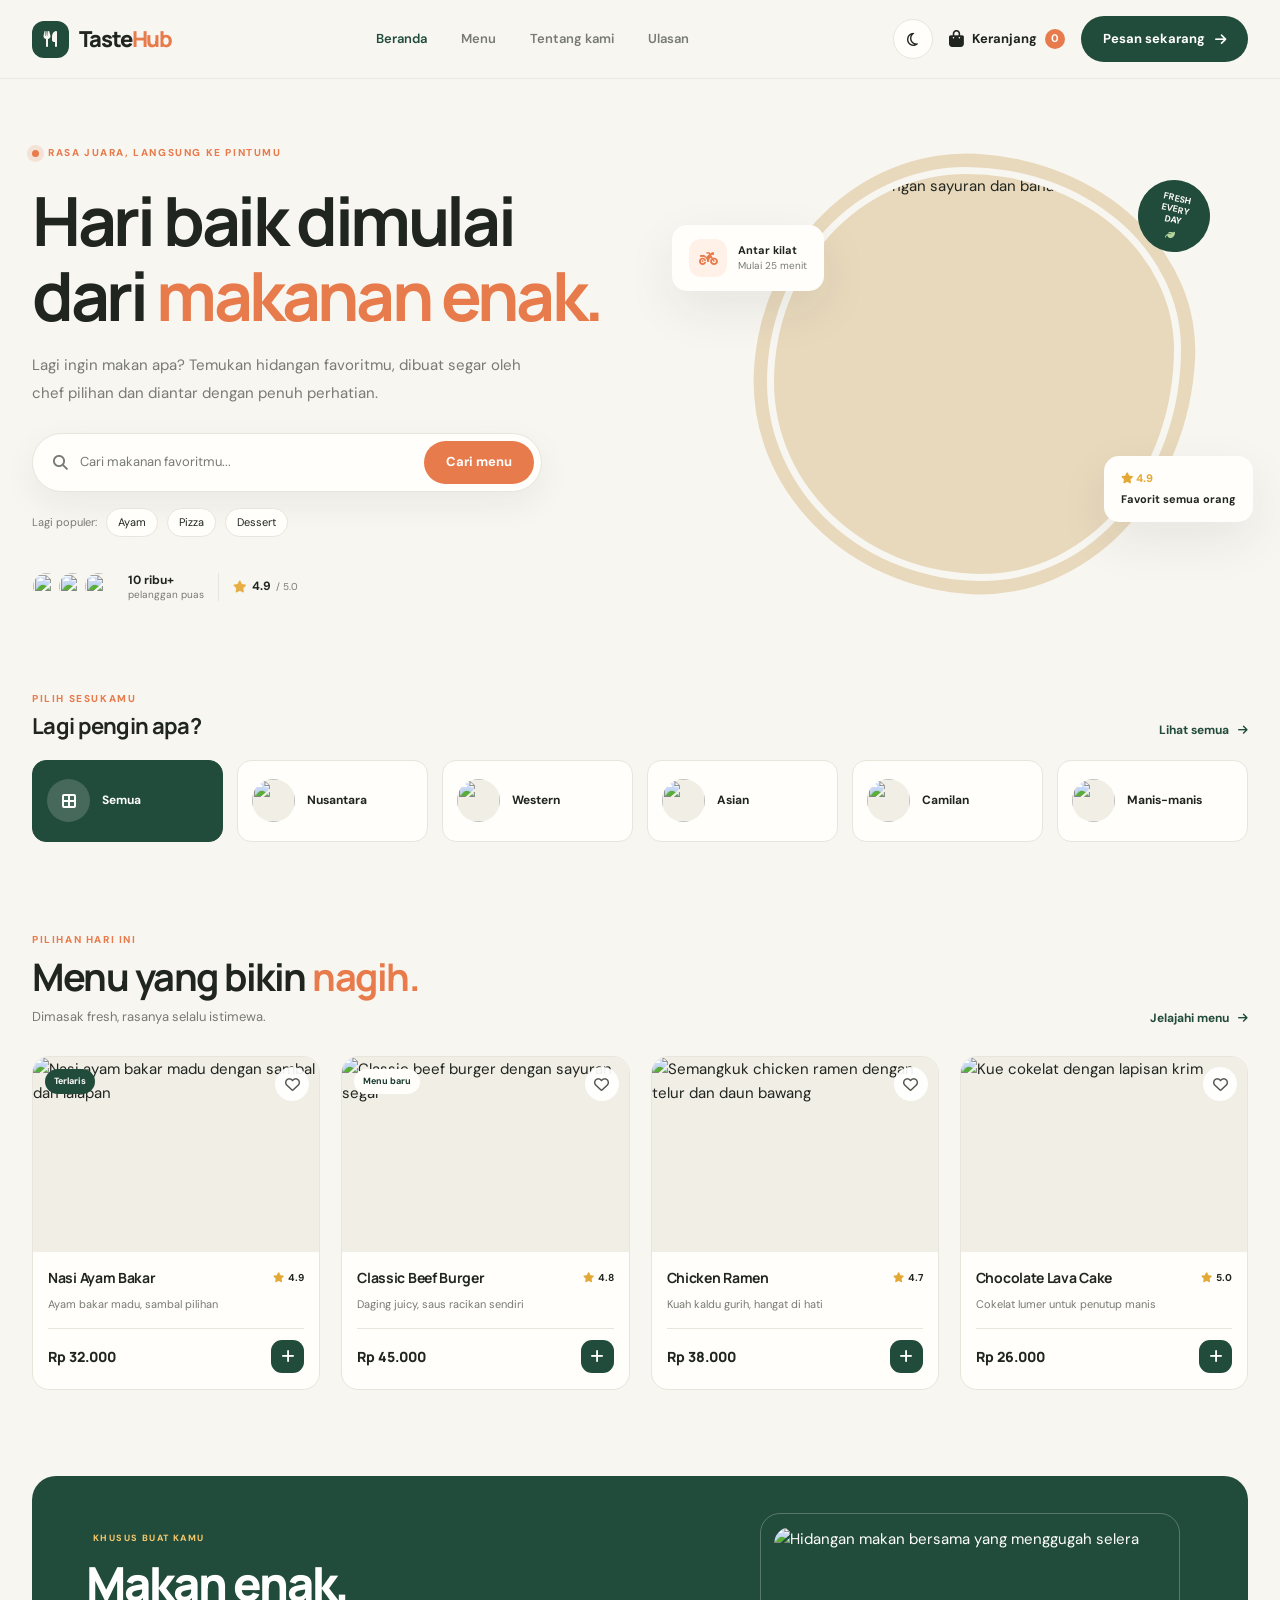
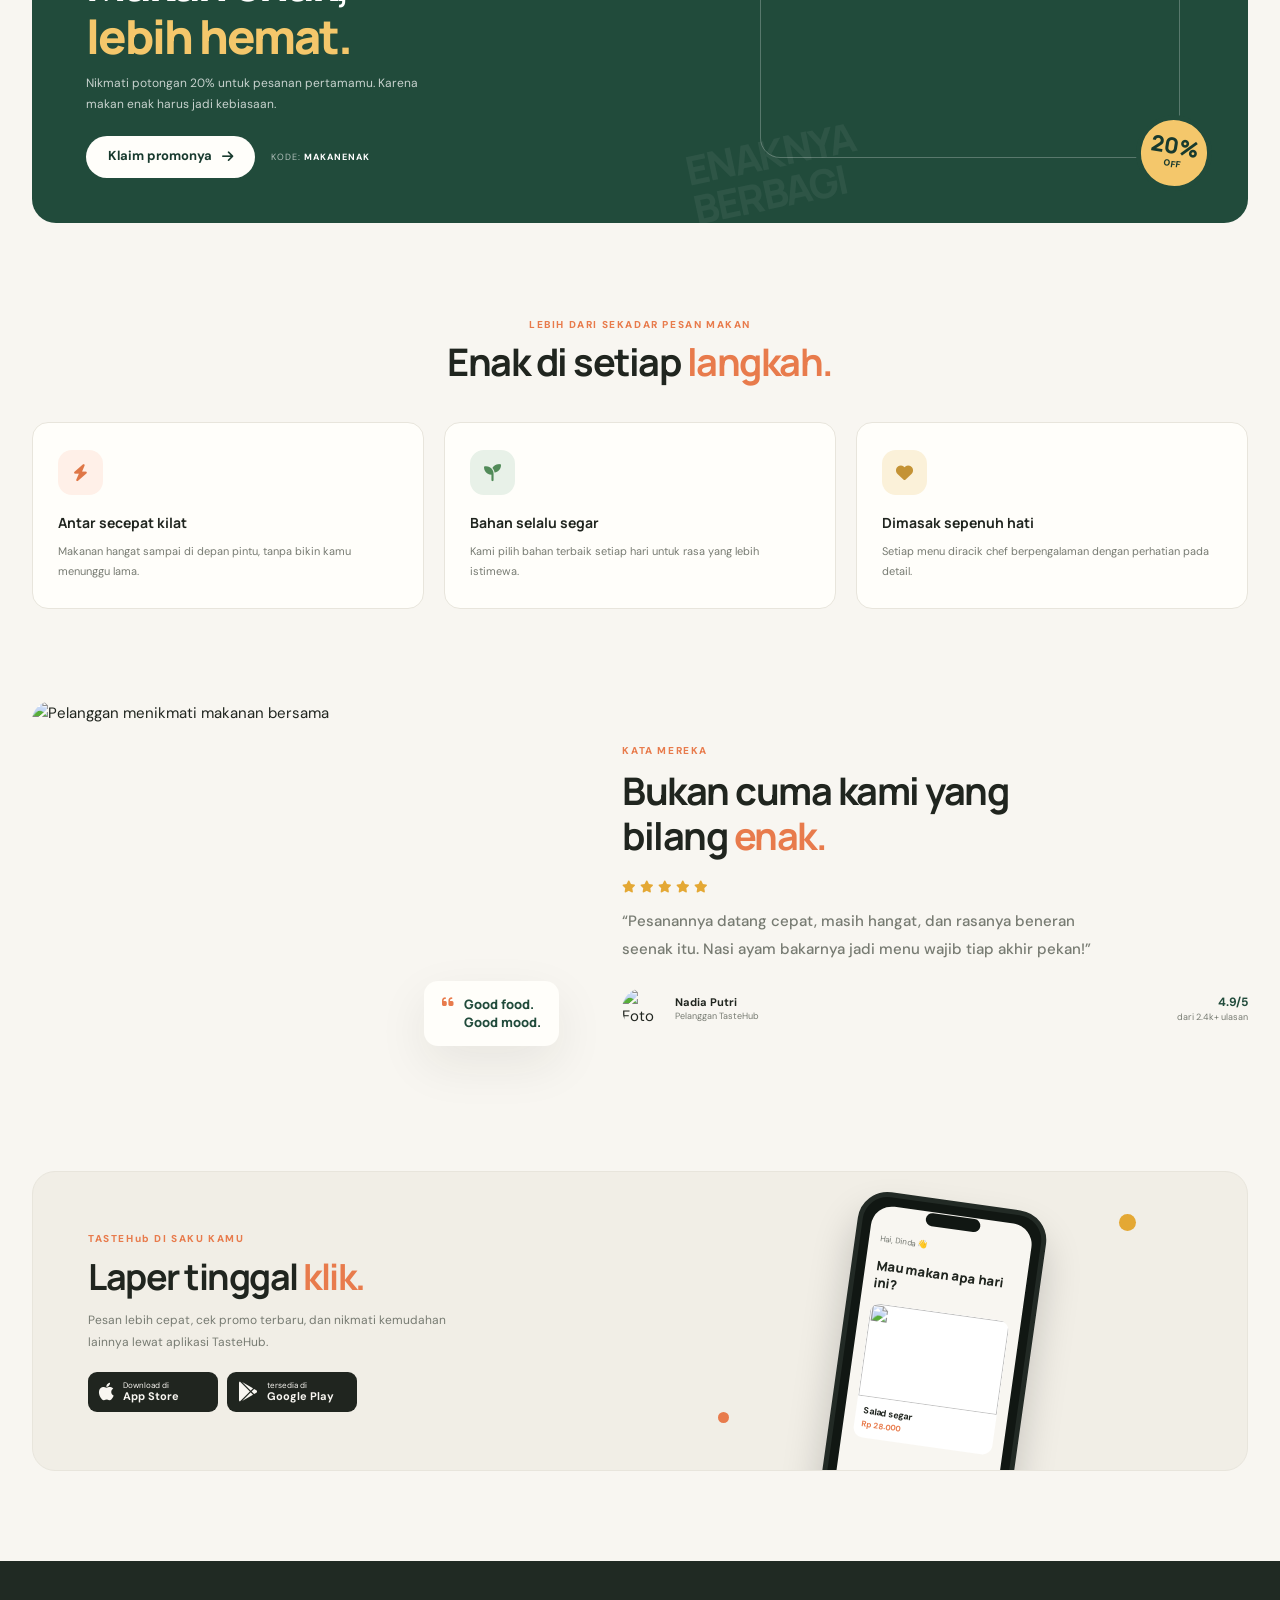
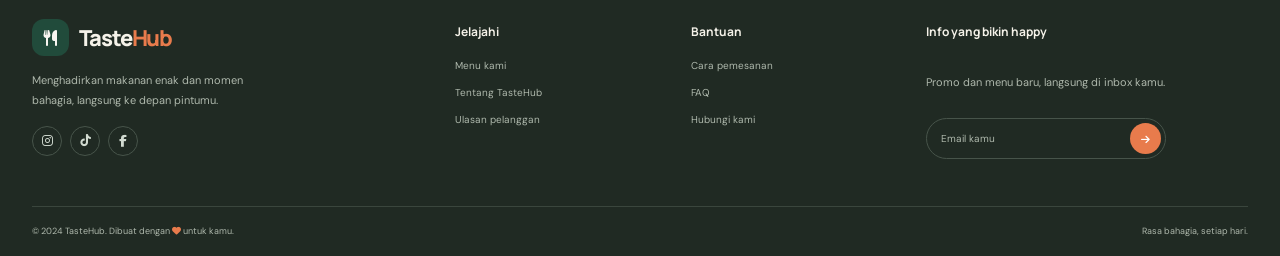
==== commit 43de0011: "feat: add detail menu page for Nasi Ayam Bakar Madu with customization options - Created detailMenu." ====
--- a/index.html
+++ b/index.html
@@ -22,7 +22,7 @@
 
             <nav class="desktop-nav" aria-label="Navigasi utama">
                 <a class="nav-link active" href="#home">Beranda</a>
-                <a class="nav-link" href="#menu">Menu</a>
+                <a class="nav-link" href="menu.html">Menu</a>
                 <a class="nav-link" href="#keunggulan">Tentang kami</a>
                 <a class="nav-link" href="#ulasan">Ulasan</a>
             </nav>
@@ -36,7 +36,7 @@
                     <span class="cart-label">Keranjang</span>
                     <span class="cart-count" aria-live="polite">0</span>
                 </button>
-                <a class="button button-dark header-cta" href="#menu">Pesan sekarang <i class="fa-solid fa-arrow-right" aria-hidden="true"></i></a>
+                <a class="button button-dark header-cta" href="menu.html">Pesan sekarang <i class="fa-solid fa-arrow-right" aria-hidden="true"></i></a>
             </div>
 
             <button class="mobile-menu-toggle" type="button" aria-label="Buka menu" aria-expanded="false" aria-controls="mobile-menu">
@@ -45,10 +45,10 @@
         </div>
         <nav class="mobile-nav" id="mobile-menu" aria-label="Navigasi mobile" hidden>
             <a href="#home">Beranda</a>
-            <a href="#menu">Menu</a>
+            <a href="menu.html">Menu</a>
             <a href="#keunggulan">Tentang kami</a>
             <a href="#ulasan">Ulasan</a>
-            <a href="#menu">Pesan sekarang <i class="fa-solid fa-arrow-right" aria-hidden="true"></i></a>
+            <a href="menu.html">Pesan sekarang <i class="fa-solid fa-arrow-right" aria-hidden="true"></i></a>
         </nav>
     </header>
 
@@ -101,7 +101,7 @@
         <section class="category-section section-shell" aria-labelledby="category-title">
             <div class="section-heading compact-heading">
                 <div><p class="section-kicker">PILIH SESUKAMU</p><h2 id="category-title">Lagi pengin apa?</h2></div>
-                <a class="text-link" href="#menu">Lihat semua <i class="fa-solid fa-arrow-right" aria-hidden="true"></i></a>
+                <a class="text-link" href="menu.html">Lihat semua <i class="fa-solid fa-arrow-right" aria-hidden="true"></i></a>
             </div>
             <div class="category-list" role="group" aria-label="Filter kategori makanan">
                 <button class="category-chip active" type="button" data-category="all" aria-pressed="true">
@@ -128,7 +128,7 @@
         <section class="menu-section section-shell" id="menu">
             <div class="section-heading">
                 <div><p class="section-kicker">PILIHAN HARI INI</p><h2>Menu yang bikin <span>nagih.</span></h2><p class="section-description">Dimasak fresh, rasanya selalu istimewa.</p></div>
-                <a class="text-link desktop-link" href="#menu">Jelajahi menu <i class="fa-solid fa-arrow-right" aria-hidden="true"></i></a>
+                <a class="text-link desktop-link" href="menu.html">Jelajahi menu <i class="fa-solid fa-arrow-right" aria-hidden="true"></i></a>
             </div>
             <div class="product-grid" id="product-grid">
                 <article class="product-card" data-category="indonesia" data-name="nasi ayam bakar madu ayam indonesia">
@@ -179,7 +179,7 @@
                 </article>
             </div>
             <p class="empty-state" id="empty-state" hidden>Menu belum ditemukan. Coba kata kunci lainnya, ya.</p>
-            <div class="mobile-menu-link"><a class="button button-outline" href="#menu">Lihat semua menu <i class="fa-solid fa-arrow-right" aria-hidden="true"></i></a></div>
+            <div class="mobile-menu-link"><a class="button button-outline" href="menu.html">Lihat semua menu <i class="fa-solid fa-arrow-right" aria-hidden="true"></i></a></div>
         </section>
 
         <section class="promo-section section-shell">
@@ -187,7 +187,7 @@
                 <span class="promo-label"><i class="fa-solid fa-sparkles" aria-hidden="true"></i> KHUSUS BUAT KAMU</span>
                 <h2>Makan enak,<br><span>lebih hemat.</span></h2>
                 <p>Nikmati potongan 20% untuk pesanan pertamamu. Karena makan enak harus jadi kebiasaan.</p>
-                <a class="button button-light" href="#menu">Klaim promonya <i class="fa-solid fa-arrow-right" aria-hidden="true"></i></a>
+                <a class="button button-light" href="menu.html">Klaim promonya <i class="fa-solid fa-arrow-right" aria-hidden="true"></i></a>
                 <span class="promo-code">KODE: <strong>MAKANENAK</strong></span>
             </div>
             <div class="promo-image">
@@ -223,7 +223,7 @@
         </section>
 
         <section class="app-banner section-shell">
-            <div class="app-copy"><p class="section-kicker">TASTEHub DI SAKU KAMU</p><h2>Laper tinggal <span>klik.</span></h2><p>Pesan lebih cepat, cek promo terbaru, dan nikmati kemudahan lainnya lewat aplikasi TasteHub.</p><div class="app-buttons"><a class="store-button" href="#menu"><i class="fa-brands fa-apple" aria-hidden="true"></i><span><small>Download di</small><strong>App Store</strong></span></a><a class="store-button" href="#menu"><i class="fa-brands fa-google-play" aria-hidden="true"></i><span><small> tersedia di</small><strong>Google Play</strong></span></a></div></div>
+            <div class="app-copy"><p class="section-kicker">TASTEHub DI SAKU KAMU</p><h2>Laper tinggal <span>klik.</span></h2><p>Pesan lebih cepat, cek promo terbaru, dan nikmati kemudahan lainnya lewat aplikasi TasteHub.</p><div class="app-buttons"><a class="store-button" href="menu.html"><i class="fa-brands fa-apple" aria-hidden="true"></i><span><small>Download di</small><strong>App Store</strong></span></a><a class="store-button" href="menu.html"><i class="fa-brands fa-google-play" aria-hidden="true"></i><span><small> tersedia di</small><strong>Google Play</strong></span></a></div></div>
             <div class="app-art" aria-hidden="true"><div class="phone-mockup"><div class="phone-camera"></div><div class="phone-screen"><span class="phone-greeting">Hai, Dinda 👋</span><strong>Mau makan apa hari ini?</strong><div class="phone-food"><img src="https://images.unsplash.com/photo-1546069901-ba9599a7e63c?w=180&h=140&fit=crop" alt=""><span>Salad segar<small>Rp 28.000</small></span></div><div class="phone-tabs"><i class="fa-solid fa-house"></i><i class="fa-solid fa-heart"></i><i class="fa-solid fa-bag-shopping"></i><i class="fa-solid fa-user"></i></div></div></div><span class="app-art-dot dot-one"></span><span class="app-art-dot dot-two"></span></div>
         </section>
     </main>
@@ -231,7 +231,7 @@
     <footer class="site-footer">
         <div class="footer-main section-shell">
             <div class="footer-brand-column"><a class="brand footer-brand" href="#home"><span class="brand-mark"><i class="fa-solid fa-utensils" aria-hidden="true"></i></span><span>Taste<span class="brand-accent">Hub</span></span></a><p>Menghadirkan makanan enak dan momen bahagia, langsung ke depan pintumu.</p><div class="social-links"><a href="#home" aria-label="Instagram"><i class="fa-brands fa-instagram"></i></a><a href="#home" aria-label="TikTok"><i class="fa-brands fa-tiktok"></i></a><a href="#home" aria-label="Facebook"><i class="fa-brands fa-facebook-f"></i></a></div></div>
-            <div class="footer-column"><h3>Jelajahi</h3><a href="#menu">Menu kami</a><a href="#keunggulan">Tentang TasteHub</a><a href="#ulasan">Ulasan pelanggan</a></div>
+            <div class="footer-column"><h3>Jelajahi</h3><a href="menu.html">Menu kami</a><a href="#keunggulan">Tentang TasteHub</a><a href="#ulasan">Ulasan pelanggan</a></div>
             <div class="footer-column"><h3>Bantuan</h3><a href="#home">Cara pemesanan</a><a href="#home">FAQ</a><a href="#home">Hubungi kami</a></div>
             <div class="footer-column newsletter-column"><h3>Info yang bikin happy</h3><p>Promo dan menu baru, langsung di inbox kamu.</p><form class="newsletter-form" id="newsletter-form"><label class="sr-only" for="newsletter-email">Alamat email</label><input id="newsletter-email" type="email" placeholder="Email kamu" required><button type="submit" aria-label="Daftar newsletter"><i class="fa-solid fa-arrow-right" aria-hidden="true"></i></button></form></div>
         </div>
--- a/css/style.css
+++ b/css/style.css
@@ -59,7 +59,7 @@
     border: 0;
 }
 
-.section-shell { width: min(1160px, calc(100% - 64px)); margin-inline: auto; }
+.section-shell { width: min(1280px, calc(100% - 64px)); margin-inline: auto; }
 
 .site-header {
     position: sticky;
@@ -431,3 +431,847 @@
 @media (prefers-reduced-motion: reduce) {
     *, *::before, *::after { scroll-behavior: auto !important; animation-duration: .01ms !important; animation-iteration-count: 1 !important; transition-duration: .01ms !important; }
 }
+
+/* ==========================================================================
+   Halaman Daftar Menu (menu.html)
+   ========================================================================== */
+
+.page-hero {
+    padding-block: 38px 42px;
+    border-bottom: 1px solid var(--line);
+}
+
+.breadcrumb {
+    display: inline-flex;
+    align-items: center;
+    gap: 9px;
+    margin-bottom: 20px;
+    color: var(--muted);
+    font-size: 12px;
+    font-weight: 600;
+}
+
+.breadcrumb a:hover {
+    color: var(--green);
+}
+
+.breadcrumb i {
+    font-size: 9px;
+    opacity: .65;
+}
+
+.breadcrumb span {
+    color: var(--ink);
+}
+
+.page-hero-grid {
+    display: grid;
+    grid-template-columns: 1.1fr .9fr;
+    align-items: end;
+    gap: 44px;
+}
+
+.page-hero-copy h1 {
+    max-width: 540px;
+    margin-bottom: 14px;
+    font-size: clamp(36px, 4.2vw, 54px);
+    line-height: 1.12;
+    letter-spacing: -2.4px;
+}
+
+.page-hero-copy h1 span {
+    color: var(--orange);
+}
+
+.page-hero-copy .hero-description {
+    margin-bottom: 0;
+}
+
+.page-hero-search .search-form {
+    max-width: 100%;
+}
+
+.catalog-section {
+    padding-block: 38px 90px;
+}
+
+.catalog-toolbar {
+    display: flex;
+    flex-wrap: wrap;
+    align-items: center;
+    justify-content: space-between;
+    gap: 16px;
+    margin-block: 28px 24px;
+    padding-bottom: 16px;
+    border-bottom: 1px solid var(--line);
+}
+
+.result-counter {
+    margin: 0;
+    color: var(--muted);
+    font-size: 13px;
+}
+
+.result-counter strong {
+    color: var(--ink);
+    font-family: "Manrope", sans-serif;
+    font-weight: 800;
+}
+
+.sort-box {
+    display: inline-flex;
+    align-items: center;
+    gap: 10px;
+    color: var(--muted);
+    font-size: 12px;
+    font-weight: 600;
+}
+
+.sort-box i {
+    color: var(--orange);
+}
+
+.sort-select {
+    padding: 8px 14px;
+    border: 1px solid var(--line);
+    border-radius: 99px;
+    background: var(--surface);
+    color: var(--ink);
+    font: 700 12px "DM Sans", sans-serif;
+    cursor: pointer;
+    outline: none;
+    transition: border-color .2s ease;
+}
+
+.sort-select:hover,
+.sort-select:focus {
+    border-color: var(--green);
+}
+
+.product-tag.tag-spicy {
+    background: var(--orange);
+    color: #fff;
+}
+
+.empty-state-box {
+    max-width: 400px;
+    margin: 44px auto;
+    padding: 36px 24px;
+    border: 1px dashed var(--line);
+    border-radius: 20px;
+    background: var(--surface);
+    text-align: center;
+}
+
+.empty-state-box[hidden] {
+    display: none;
+}
+
+.empty-icon {
+    display: inline-grid;
+    width: 52px;
+    height: 52px;
+    margin-bottom: 14px;
+    place-items: center;
+    border-radius: 50%;
+    background: var(--surface-soft);
+    color: var(--orange);
+    font-size: 20px;
+}
+
+.empty-state-box h3 {
+    margin-bottom: 6px;
+    font-size: 17px;
+}
+
+.empty-state-box p {
+    margin-bottom: 18px;
+    color: var(--muted);
+    font-size: 12px;
+}
+
+@media (max-width: 900px) {
+    .page-hero-grid {
+        grid-template-columns: 1fr;
+        gap: 24px;
+    }
+}
+
+@media (max-width: 760px) {
+    .page-hero {
+        padding-block: 26px 32px;
+    }
+    .catalog-section {
+        padding-block: 24px 64px;
+    }
+    .catalog-toolbar {
+        margin-block: 20px 18px;
+    }
+}
+
+/* ==========================================================================
+   Halaman Detail Menu (detailMenu.html)
+   ========================================================================== */
+
+.detail-top-bar {
+    display: flex;
+    flex-wrap: wrap;
+    align-items: center;
+    justify-content: space-between;
+    gap: 12px;
+    padding-block: 26px 18px;
+}
+
+.detail-top-bar .breadcrumb {
+    margin-bottom: 0;
+}
+
+.back-link {
+    display: inline-flex;
+    align-items: center;
+    gap: 8px;
+    color: var(--green);
+    font-size: 12px;
+    font-weight: 700;
+    transition: transform .2s ease;
+}
+
+.back-link:hover {
+    transform: translateX(-3px);
+}
+
+.detail-section {
+    display: grid;
+    grid-template-columns: .95fr 1.05fr;
+    align-items: start;
+    gap: 52px;
+    padding-block: 10px 72px;
+}
+
+/* Galeri Gambar Produk */
+.detail-gallery {
+    position: sticky;
+    top: 102px;
+    display: grid;
+    gap: 14px;
+}
+
+.detail-main-image {
+    position: relative;
+    height: 430px;
+    overflow: hidden;
+    border: 1px solid var(--line);
+    border-radius: 22px;
+    background: var(--surface-soft);
+}
+
+.detail-main-image > img {
+    width: 100%;
+    height: 100%;
+    object-fit: cover;
+    transition: opacity .25s ease, transform .4s ease;
+}
+
+.detail-fav-btn {
+    top: 16px;
+    right: 16px;
+    width: 40px;
+    height: 40px;
+    font-size: 16px;
+}
+
+.detail-main-image .product-tag {
+    top: 16px;
+    left: 16px;
+    padding: 6px 12px;
+    font-size: 10px;
+}
+
+.note-prep {
+    bottom: 16px;
+    left: 16px;
+}
+
+.detail-thumbnails {
+    display: grid;
+    grid-template-columns: repeat(3, 1fr);
+    gap: 12px;
+}
+
+.thumb-button {
+    height: 88px;
+    padding: 0;
+    overflow: hidden;
+    border: 2px solid transparent;
+    border-radius: 14px;
+    background: var(--surface);
+    cursor: pointer;
+    opacity: .65;
+    transition: opacity .2s ease, border-color .2s ease, transform .2s ease;
+}
+
+.thumb-button:hover {
+    opacity: .9;
+    transform: translateY(-2px);
+}
+
+.thumb-button.active {
+    border-color: var(--orange);
+    opacity: 1;
+}
+
+.thumb-button img {
+    width: 100%;
+    height: 100%;
+    object-fit: cover;
+}
+
+/* Kolom Info & Kustomisasi */
+.detail-meta-row {
+    display: flex;
+    flex-wrap: wrap;
+    align-items: center;
+    gap: 12px;
+    margin-bottom: 12px;
+}
+
+.category-badge {
+    display: inline-flex;
+    align-items: center;
+    gap: 6px;
+    padding: 5px 12px;
+    border-radius: 99px;
+    background: color-mix(in srgb, var(--green) 12%, var(--surface));
+    color: var(--green);
+    font-size: 11px;
+    font-weight: 700;
+}
+
+.detail-rating-pill {
+    display: inline-flex;
+    align-items: center;
+    gap: 5px;
+    font-size: 12px;
+}
+
+.detail-rating-pill i {
+    color: #e4a834;
+}
+
+.detail-rating-pill span {
+    color: var(--muted);
+    font-size: 11px;
+}
+
+.detail-title {
+    margin-bottom: 14px;
+    font-size: clamp(32px, 3.6vw, 44px);
+    line-height: 1.12;
+    letter-spacing: -1.8px;
+}
+
+.detail-title span {
+    color: var(--orange);
+}
+
+.detail-price-box {
+    display: flex;
+    align-items: center;
+    gap: 12px;
+    margin-bottom: 18px;
+}
+
+.detail-price {
+    color: var(--green);
+    font: 800 26px/1 "Manrope", sans-serif;
+    letter-spacing: -1px;
+}
+
+.price-Cross {
+    color: var(--muted);
+    font-size: 14px;
+    text-decoration: line-through;
+}
+
+.promo-pill {
+    padding: 4px 10px;
+    border-radius: 99px;
+    background: #fff0e8;
+    color: #df7747;
+    font-size: 10px;
+    font-weight: 800;
+}
+
+.detail-description {
+    margin-bottom: 22px;
+    color: var(--muted);
+    font-size: 14px;
+    line-height: 1.8;
+}
+
+.dish-highlights {
+    display: grid;
+    grid-template-columns: repeat(3, 1fr);
+    gap: 12px;
+    margin-bottom: 26px;
+    padding: 14px 16px;
+    border: 1px solid var(--line);
+    border-radius: 16px;
+    background: var(--surface);
+}
+
+.highlight-item {
+    display: flex;
+    align-items: center;
+    gap: 10px;
+}
+
+.highlight-item > i {
+    display: grid;
+    width: 34px;
+    height: 34px;
+    flex-shrink: 0;
+    place-items: center;
+    border-radius: 10px;
+    background: var(--surface-soft);
+    color: var(--orange);
+    font-size: 14px;
+}
+
+.highlight-item small {
+    display: block;
+    color: var(--muted);
+    font-size: 10px;
+    line-height: 1.2;
+}
+
+.highlight-item strong {
+    font-size: 12px;
+}
+
+/* Form Opsi & Topping */
+.customize-form {
+    display: grid;
+    gap: 22px;
+}
+
+.option-group {
+    margin: 0;
+    padding: 0;
+    border: 0;
+}
+
+.option-group legend,
+.option-label {
+    display: flex;
+    align-items: center;
+    justify-content: space-between;
+    width: 100%;
+    margin-bottom: 10px;
+    font: 800 13px "Manrope", sans-serif;
+}
+
+.required-badge,
+.optional-badge {
+    padding: 3px 8px;
+    border-radius: 99px;
+    font-family: "DM Sans", sans-serif;
+    font-size: 10px;
+    font-weight: 700;
+}
+
+.required-badge {
+    background: color-mix(in srgb, var(--orange) 16%, var(--surface));
+    color: var(--orange);
+}
+
+.optional-badge {
+    background: var(--surface-soft);
+    color: var(--muted);
+}
+
+.option-chips {
+    display: flex;
+    flex-wrap: wrap;
+    gap: 10px;
+}
+
+.option-chip input {
+    position: absolute;
+    opacity: 0;
+    pointer-events: none;
+}
+
+.option-chip span {
+    display: inline-flex;
+    align-items: center;
+    gap: 6px;
+    padding: 9px 15px;
+    border: 1px solid var(--line);
+    border-radius: 99px;
+    background: var(--surface);
+    font-size: 12px;
+    font-weight: 700;
+    cursor: pointer;
+    transition: all .2s ease;
+}
+
+.option-chip input:checked + span {
+    border-color: var(--green);
+    background: var(--green);
+    color: #fff;
+}
+
+.addon-grid {
+    display: grid;
+    grid-template-columns: repeat(2, 1fr);
+    gap: 10px;
+}
+
+.addon-card {
+    position: relative;
+    display: flex;
+    align-items: center;
+    gap: 10px;
+    padding: 11px 13px;
+    border: 1px solid var(--line);
+    border-radius: 13px;
+    background: var(--surface);
+    cursor: pointer;
+    transition: border-color .2s ease, background .2s ease;
+}
+
+.addon-card:hover {
+    border-color: var(--orange);
+}
+
+.addon-card input {
+    position: absolute;
+    opacity: 0;
+    pointer-events: none;
+}
+
+.addon-check {
+    display: grid;
+    width: 20px;
+    height: 20px;
+    flex-shrink: 0;
+    place-items: center;
+    border: 1px solid var(--line);
+    border-radius: 6px;
+    background: var(--page);
+    color: transparent;
+    font-size: 10px;
+    transition: all .2s ease;
+}
+
+.addon-card input:checked ~ .addon-check {
+    border-color: var(--orange);
+    background: var(--orange);
+    color: #fff;
+}
+
+.addon-text {
+    display: grid;
+    line-height: 1.3;
+}
+
+.addon-text strong {
+    font-size: 12px;
+}
+
+.addon-text small {
+    color: var(--orange);
+    font-size: 10px;
+    font-weight: 700;
+}
+
+.note-input {
+    width: 100%;
+    padding: 11px 15px;
+    border: 1px solid var(--line);
+    border-radius: 12px;
+    background: var(--surface);
+    color: var(--ink);
+    font-size: 12px;
+    outline: none;
+    transition: border-color .2s ease;
+}
+
+.note-input:focus {
+    border-color: var(--green);
+}
+
+/* Bar Kuantitas & Tombol Beli */
+.purchase-bar {
+    display: flex;
+    align-items: center;
+    gap: 14px;
+    padding-top: 8px;
+}
+
+.qty-control {
+    display: inline-flex;
+    align-items: center;
+    padding: 5px;
+    border: 1px solid var(--line);
+    border-radius: 99px;
+    background: var(--surface);
+}
+
+.qty-btn {
+    display: grid;
+    width: 36px;
+    height: 36px;
+    place-items: center;
+    border: 0;
+    border-radius: 50%;
+    background: var(--surface-soft);
+    color: var(--ink);
+    cursor: pointer;
+    font-size: 11px;
+    transition: background .2s ease, color .2s ease;
+}
+
+.qty-btn:hover {
+    background: var(--green);
+    color: #fff;
+}
+
+.qty-control input {
+    width: 40px;
+    border: 0;
+    background: transparent;
+    color: var(--ink);
+    font: 800 14px "Manrope", sans-serif;
+    text-align: center;
+    outline: none;
+}
+
+.buy-submit-btn {
+    flex: 1;
+    min-height: 48px;
+    font-size: 13px;
+}
+
+/* Tab Informasi & Ulasan */
+.detail-tabs-section {
+    padding-block: 10px 76px;
+}
+
+.tabs-header {
+    display: flex;
+    gap: 24px;
+    margin-bottom: 26px;
+    border-bottom: 1px solid var(--line);
+}
+
+.tab-btn {
+    position: relative;
+    padding: 12px 4px;
+    border: 0;
+    background: transparent;
+    color: var(--muted);
+    font: 800 14px "Manrope", sans-serif;
+    cursor: pointer;
+    transition: color .2s ease;
+}
+
+.tab-btn.active {
+    color: var(--green);
+}
+
+.tab-btn.active::after {
+    position: absolute;
+    right: 0;
+    bottom: -1px;
+    left: 0;
+    height: 3px;
+    border-radius: 99px;
+    background: var(--orange);
+    content: "";
+}
+
+.tab-panel[hidden] {
+    display: none;
+}
+
+.info-columns {
+    display: grid;
+    grid-template-columns: 1fr 1fr;
+    gap: 24px;
+}
+
+.info-card {
+    padding: 26px;
+    border: 1px solid var(--line);
+    border-radius: 18px;
+    background: var(--surface);
+}
+
+.info-card h3 {
+    display: flex;
+    align-items: center;
+    gap: 9px;
+    margin-bottom: 10px;
+    font-size: 16px;
+}
+
+.info-card h3 i {
+    color: var(--orange);
+}
+
+.info-card > p {
+    color: var(--muted);
+    font-size: 12px;
+}
+
+.ingredient-list {
+    display: grid;
+    gap: 9px;
+    margin: 16px 0 0;
+    padding: 0;
+    list-style: none;
+    font-size: 12px;
+}
+
+.ingredient-list li {
+    display: flex;
+    align-items: center;
+    gap: 9px;
+}
+
+.ingredient-list i {
+    color: var(--green);
+    font-size: 11px;
+}
+
+.nutrition-grid {
+    display: grid;
+    grid-template-columns: repeat(4, 1fr);
+    gap: 10px;
+    margin-block: 16px;
+}
+
+.nutrition-box {
+    padding: 12px 10px;
+    border-radius: 12px;
+    background: var(--surface-soft);
+    text-align: center;
+}
+
+.nutrition-box strong {
+    display: block;
+    color: var(--green);
+    font: 800 15px "Manrope", sans-serif;
+}
+
+.nutrition-box span {
+    color: var(--muted);
+    font-size: 10px;
+}
+
+.allergy-note {
+    margin: 0;
+    padding: 10px 13px;
+    border-radius: 10px;
+    background: color-mix(in srgb, var(--orange) 10%, var(--surface));
+    font-size: 11px;
+}
+
+.allergy-note i {
+    color: var(--orange);
+    margin-right: 4px;
+}
+
+.reviews-grid {
+    display: grid;
+    grid-template-columns: repeat(3, 1fr);
+    gap: 18px;
+}
+
+.review-item-card {
+    padding: 22px;
+    border: 1px solid var(--line);
+    border-radius: 16px;
+    background: var(--surface);
+}
+
+.review-item-top {
+    display: flex;
+    align-items: start;
+    justify-content: space-between;
+    gap: 10px;
+    margin-bottom: 12px;
+}
+
+.review-user {
+    display: flex;
+    align-items: center;
+    gap: 10px;
+}
+
+.review-user img {
+    width: 38px;
+    height: 38px;
+    border-radius: 50%;
+    object-fit: cover;
+}
+
+.review-user strong {
+    display: block;
+    font-size: 12px;
+}
+
+.review-user small {
+    color: var(--muted);
+    font-size: 10px;
+}
+
+.review-item-card p {
+    margin: 0;
+    color: var(--muted);
+    font-size: 12px;
+    line-height: 1.75;
+}
+
+.related-section {
+    padding-bottom: 90px;
+}
+
+@media (max-width: 960px) {
+    .detail-section {
+        grid-template-columns: 1fr;
+        gap: 32px;
+    }
+    .detail-gallery {
+        position: static;
+    }
+    .info-columns,
+    .reviews-grid {
+        grid-template-columns: 1fr;
+    }
+}
+
+@media (max-width: 760px) {
+    .detail-main-image {
+        height: 310px;
+    }
+    .dish-highlights {
+        grid-template-columns: 1fr;
+        gap: 10px;
+    }
+    .addon-grid {
+        grid-template-columns: 1fr;
+    }
+    .purchase-bar {
+        flex-direction: column;
+        align-items: stretch;
+    }
+    .qty-control {
+        justify-content: space-between;
+    }
+    .nutrition-grid {
+        grid-template-columns: repeat(2, 1fr);
+    }
+}
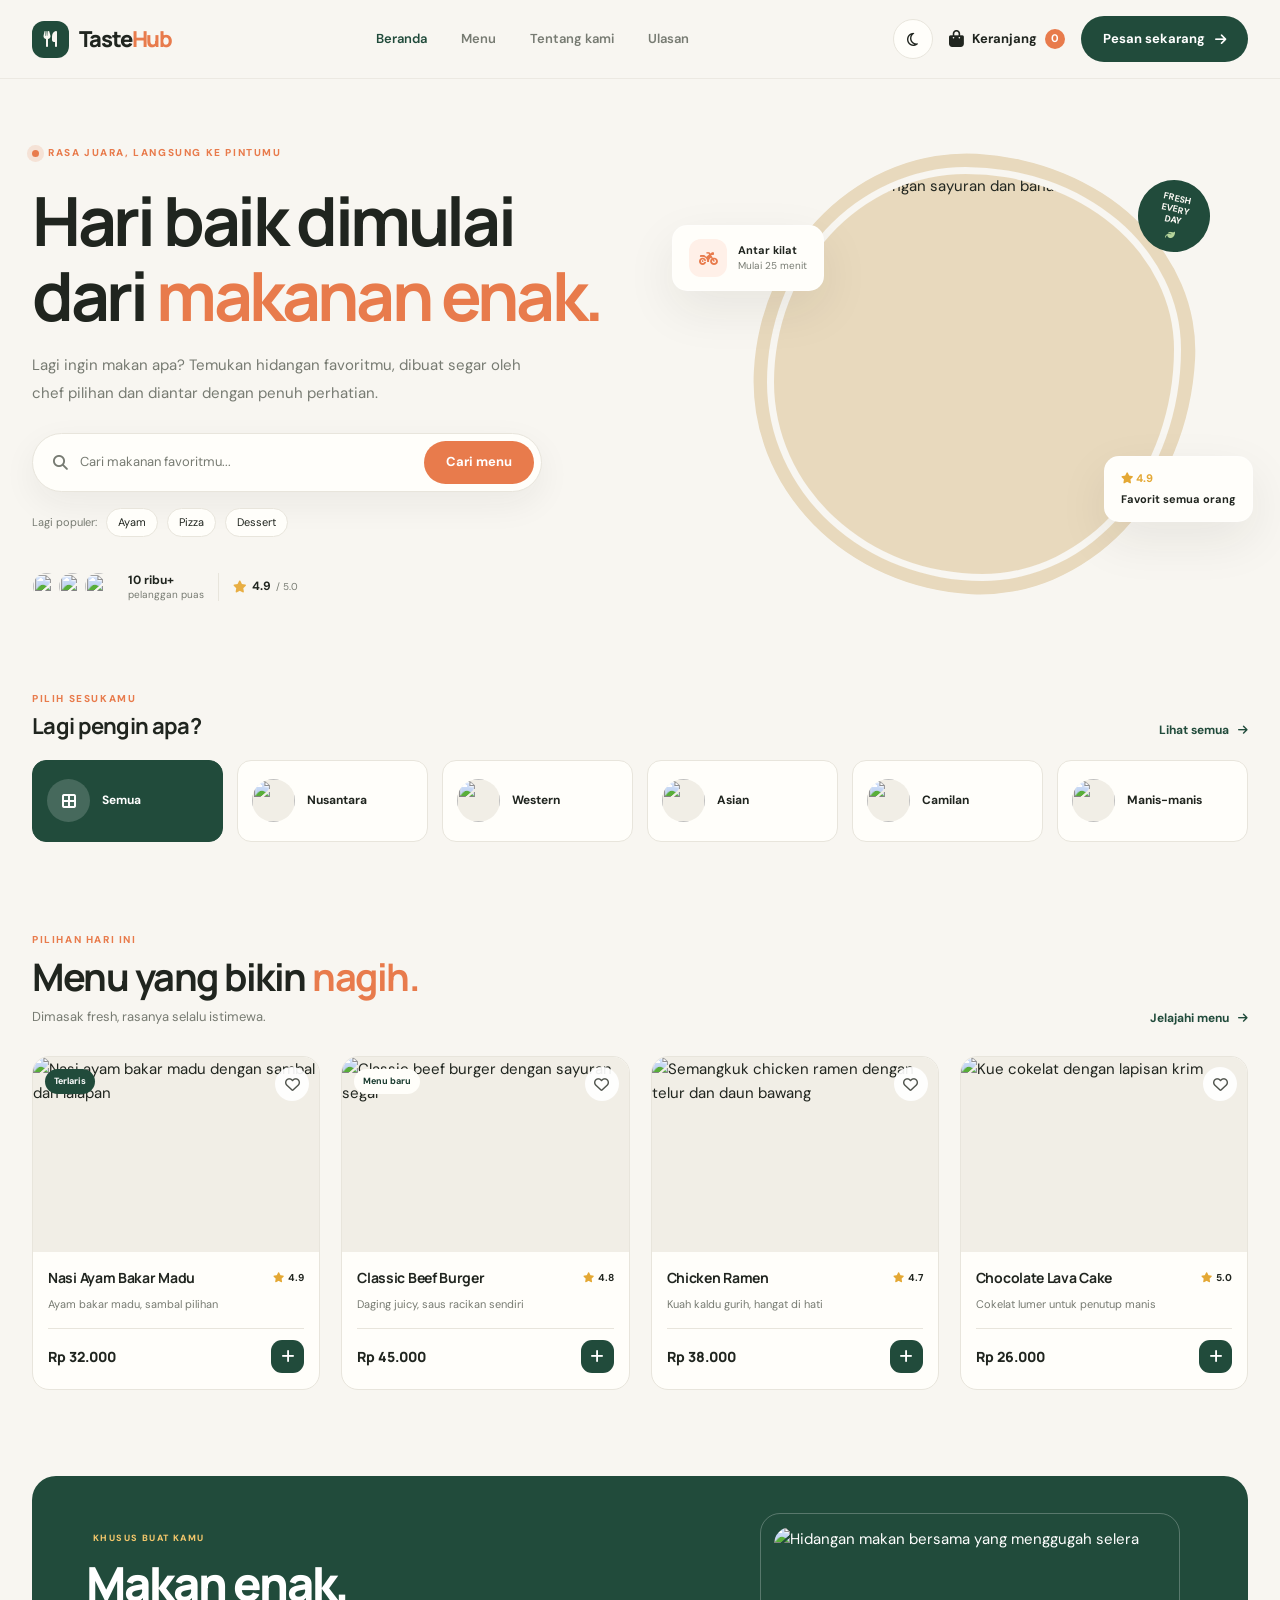
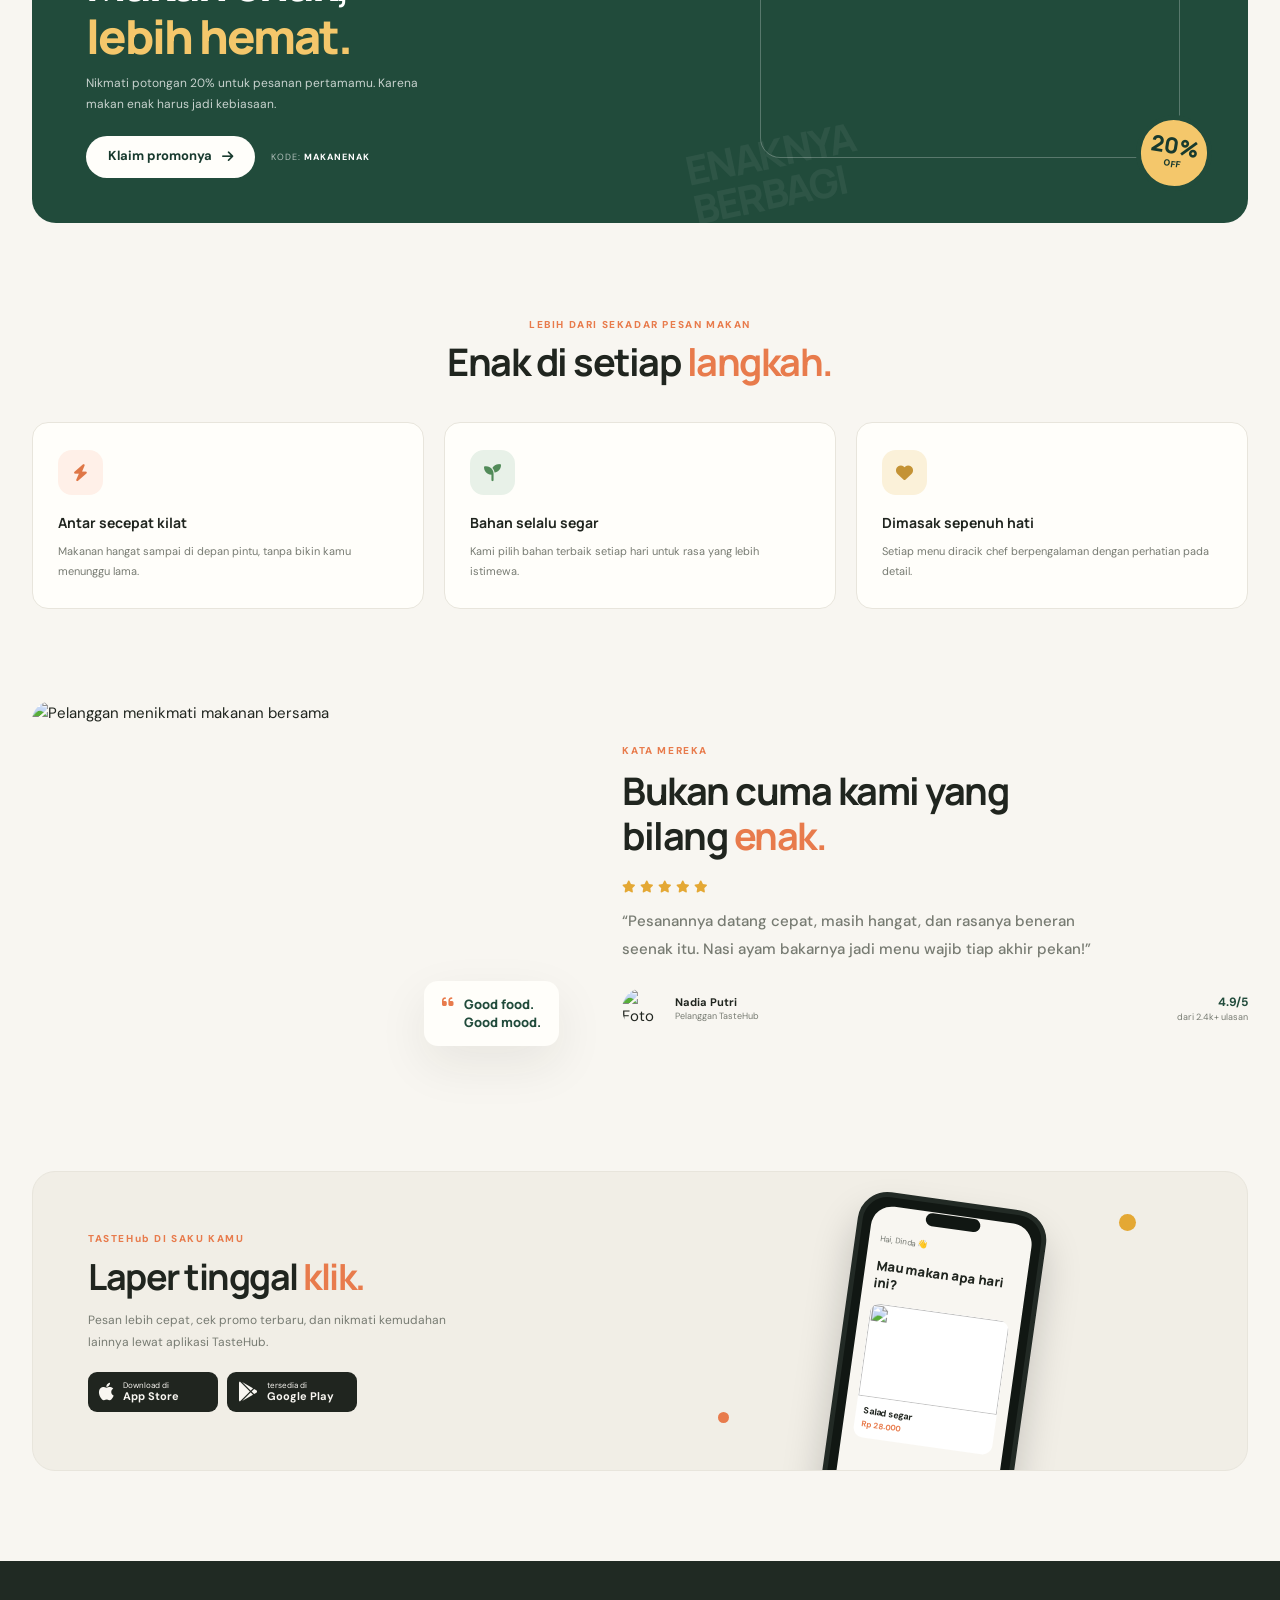
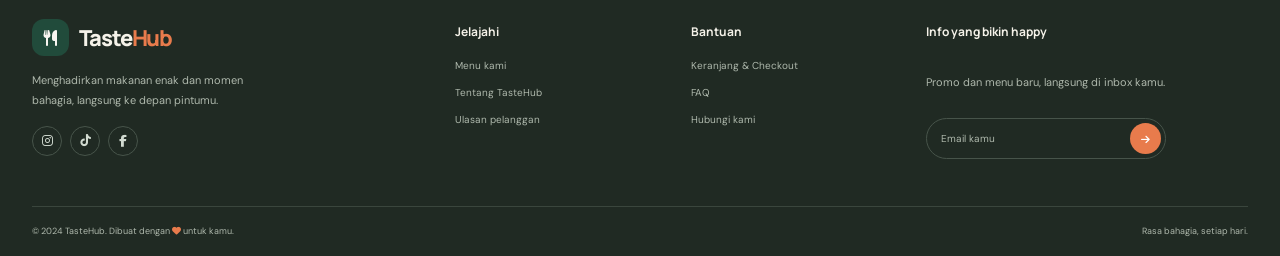
==== commit 56a31956: "Update menu links and add review page with customer testimonials" ====
--- a/index.html
+++ b/index.html
@@ -23,7 +23,7 @@
             <nav class="desktop-nav" aria-label="Navigasi utama">
                 <a class="nav-link active" href="#home">Beranda</a>
                 <a class="nav-link" href="menu.html">Menu</a>
-                <a class="nav-link" href="#keunggulan">Tentang kami</a>
+                <a class="nav-link" href="about.html">Tentang kami</a>
                 <a class="nav-link" href="#ulasan">Ulasan</a>
             </nav>
 
@@ -46,8 +46,9 @@
         <nav class="mobile-nav" id="mobile-menu" aria-label="Navigasi mobile" hidden>
             <a href="#home">Beranda</a>
             <a href="menu.html">Menu</a>
-            <a href="#keunggulan">Tentang kami</a>
+            <a href="about.html">Tentang kami</a>
             <a href="#ulasan">Ulasan</a>
+            <a href="checkout.html">Keranjang &amp; Checkout</a>
             <a href="menu.html">Pesan sekarang <i class="fa-solid fa-arrow-right" aria-hidden="true"></i></a>
         </nav>
     </header>
@@ -135,12 +136,12 @@
                     <div class="product-image-wrap">
                         <img src="https://images.unsplash.com/photo-1546833999-b9f581a1996d?w=700&h=520&fit=crop" alt="Nasi ayam bakar madu dengan sambal dan lalapan" loading="lazy">
                         <span class="product-tag">Terlaris</span>
-                        <button class="favorite-button" type="button" aria-label="Tambahkan Nasi Ayam Bakar ke favorit" aria-pressed="false"><i class="fa-regular fa-heart" aria-hidden="true"></i></button>
-                    </div>
-                    <div class="product-details">
-                        <div class="product-title-row"><h3>Nasi Ayam Bakar</h3><span class="product-rating"><i class="fa-solid fa-star" aria-hidden="true"></i> 4.9</span></div>
+                        <button class="favorite-button" type="button" aria-label="Tambahkan Nasi Ayam Bakar Madu ke favorit" aria-pressed="false"><i class="fa-regular fa-heart" aria-hidden="true"></i></button>
+                    </div>
+                    <div class="product-details">
+                        <div class="product-title-row"><h3><a href="detailMenu.html">Nasi Ayam Bakar Madu</a></h3><span class="product-rating"><i class="fa-solid fa-star" aria-hidden="true"></i> 4.9</span></div>
                         <p>Ayam bakar madu, sambal pilihan</p>
-                        <div class="product-bottom"><strong>Rp 32.000</strong><button class="add-button" type="button" aria-label="Tambah Nasi Ayam Bakar ke keranjang"><i class="fa-solid fa-plus" aria-hidden="true"></i></button></div>
+                        <div class="product-bottom"><strong>Rp 32.000</strong><button class="add-button" type="button" aria-label="Tambah Nasi Ayam Bakar Madu ke keranjang"><i class="fa-solid fa-plus" aria-hidden="true"></i></button></div>
                     </div>
                 </article>
                 <article class="product-card" data-category="western" data-name="classic beef burger burger western">
@@ -231,8 +232,8 @@
     <footer class="site-footer">
         <div class="footer-main section-shell">
             <div class="footer-brand-column"><a class="brand footer-brand" href="#home"><span class="brand-mark"><i class="fa-solid fa-utensils" aria-hidden="true"></i></span><span>Taste<span class="brand-accent">Hub</span></span></a><p>Menghadirkan makanan enak dan momen bahagia, langsung ke depan pintumu.</p><div class="social-links"><a href="#home" aria-label="Instagram"><i class="fa-brands fa-instagram"></i></a><a href="#home" aria-label="TikTok"><i class="fa-brands fa-tiktok"></i></a><a href="#home" aria-label="Facebook"><i class="fa-brands fa-facebook-f"></i></a></div></div>
-            <div class="footer-column"><h3>Jelajahi</h3><a href="menu.html">Menu kami</a><a href="#keunggulan">Tentang TasteHub</a><a href="#ulasan">Ulasan pelanggan</a></div>
-            <div class="footer-column"><h3>Bantuan</h3><a href="#home">Cara pemesanan</a><a href="#home">FAQ</a><a href="#home">Hubungi kami</a></div>
+            <div class="footer-column"><h3>Jelajahi</h3><a href="menu.html">Menu kami</a><a href="about.html">Tentang TasteHub</a><a href="#ulasan">Ulasan pelanggan</a></div>
+            <div class="footer-column"><h3>Bantuan</h3><a href="checkout.html">Keranjang &amp; Checkout</a><a href="#home">FAQ</a><a href="#home">Hubungi kami</a></div>
             <div class="footer-column newsletter-column"><h3>Info yang bikin happy</h3><p>Promo dan menu baru, langsung di inbox kamu.</p><form class="newsletter-form" id="newsletter-form"><label class="sr-only" for="newsletter-email">Alamat email</label><input id="newsletter-email" type="email" placeholder="Email kamu" required><button type="submit" aria-label="Daftar newsletter"><i class="fa-solid fa-arrow-right" aria-hidden="true"></i></button></form></div>
         </div>
         <div class="footer-bottom section-shell"><span>© 2024 TasteHub. Dibuat dengan <i class="fa-solid fa-heart" aria-hidden="true"></i> untuk kamu.</span><span>Rasa bahagia, setiap hari.</span></div>
--- a/css/style.css
+++ b/css/style.css
@@ -1274,4 +1274,1310 @@
     .nutrition-grid {
         grid-template-columns: repeat(2, 1fr);
     }
+}
+
+/* ==========================================================================
+   Halaman Tentang Kami (about.html)
+   ========================================================================== */
+
+.about-hero {
+    padding-block: 34px 64px;
+}
+
+.about-hero-grid {
+    display: grid;
+    grid-template-columns: 1.05fr .95fr;
+    align-items: center;
+    gap: 54px;
+}
+
+.about-hero-copy h1 {
+    max-width: 580px;
+    margin-bottom: 18px;
+    font-size: clamp(38px, 4.6vw, 60px);
+    line-height: 1.12;
+    letter-spacing: -2.8px;
+}
+
+.about-hero-copy h1 span {
+    color: var(--orange);
+}
+
+.about-cta-group {
+    display: flex;
+    flex-wrap: wrap;
+    gap: 12px;
+    margin-top: 28px;
+}
+
+.about-image-collage {
+    position: relative;
+    padding: 14px;
+    border-radius: 26px;
+    background: var(--surface-soft);
+}
+
+.collage-main {
+    width: 100%;
+    height: 410px;
+    border-radius: 20px;
+    object-fit: cover;
+}
+
+.note-quality {
+    bottom: 24px;
+    left: -18px;
+}
+
+.about-sticker {
+    top: -16px;
+    right: 22px;
+}
+
+/* Bar Statistik */
+.stats-section {
+    padding-bottom: 84px;
+}
+
+.stats-banner {
+    display: grid;
+    grid-template-columns: repeat(4, 1fr);
+    gap: 20px;
+    padding: 34px 38px;
+    border: 1px solid var(--line);
+    border-radius: 22px;
+    background: var(--surface);
+    box-shadow: var(--shadow);
+}
+
+.stat-item {
+    display: grid;
+    gap: 4px;
+    padding-right: 16px;
+    border-right: 1px solid var(--line);
+}
+
+.stat-item:last-child {
+    padding-right: 0;
+    border-right: 0;
+}
+
+.stat-item strong {
+    color: var(--green);
+    font: 800 clamp(28px, 3.2vw, 38px)/1.1 "Manrope", sans-serif;
+    letter-spacing: -1.5px;
+}
+
+.stat-item span {
+    color: var(--muted);
+    font-size: 12px;
+}
+
+/* Seksi Filosofi & Cerita */
+.story-section {
+    display: grid;
+    grid-template-columns: .9fr 1.1fr;
+    align-items: center;
+    gap: 64px;
+    padding-bottom: 92px;
+}
+
+.story-image-box {
+    position: relative;
+}
+
+.story-image-box > img {
+    width: 100%;
+    height: 440px;
+    border-radius: 22px;
+    object-fit: cover;
+}
+
+.story-quote-card {
+    position: absolute;
+    right: -24px;
+    bottom: 24px;
+    max-width: 290px;
+    padding: 18px 20px;
+    border: 1px solid var(--line);
+    border-radius: 16px;
+    background: var(--surface);
+    box-shadow: var(--shadow);
+}
+
+.story-quote-card i {
+    margin-bottom: 6px;
+    color: var(--orange);
+    font-size: 16px;
+}
+
+.story-quote-card p {
+    margin: 0;
+    font: 700 12px/1.6 "Manrope", sans-serif;
+}
+
+.story-content h2 {
+    margin: 8px 0 18px;
+    font-size: clamp(28px, 3.2vw, 40px);
+    line-height: 1.18;
+    letter-spacing: -1.5px;
+}
+
+.story-content h2 span {
+    color: var(--orange);
+}
+
+.story-content > p {
+    margin-bottom: 14px;
+    color: var(--muted);
+    font-size: 14px;
+    line-height: 1.85;
+}
+
+.story-check-grid {
+    display: grid;
+    grid-template-columns: 1fr 1fr;
+    gap: 12px;
+    margin-top: 24px;
+}
+
+.check-item {
+    display: flex;
+    align-items: center;
+    gap: 9px;
+    padding: 11px 14px;
+    border: 1px solid var(--line);
+    border-radius: 12px;
+    background: var(--surface);
+    font-size: 12px;
+    font-weight: 700;
+}
+
+.check-item i {
+    color: var(--green);
+    font-size: 14px;
+}
+
+/* Tim Kuliner (Chef) */
+.team-section {
+    padding-bottom: 92px;
+}
+
+.team-grid {
+    display: grid;
+    grid-template-columns: repeat(3, 1fr);
+    gap: 24px;
+}
+
+.team-card {
+    overflow: hidden;
+    border: 1px solid var(--line);
+    border-radius: 20px;
+    background: var(--surface);
+    transition: transform .25s ease, box-shadow .25s ease;
+}
+
+.team-card:hover {
+    transform: translateY(-5px);
+    box-shadow: var(--shadow);
+}
+
+.team-photo {
+    position: relative;
+    height: 290px;
+    overflow: hidden;
+    background: var(--surface-soft);
+}
+
+.team-photo img {
+    width: 100%;
+    height: 100%;
+    object-fit: cover;
+    transition: transform .45s ease;
+}
+
+.team-card:hover .team-photo img {
+    transform: scale(1.04);
+}
+
+.team-role-badge {
+    position: absolute;
+    bottom: 14px;
+    left: 14px;
+    padding: 6px 12px;
+    border-radius: 99px;
+    background: var(--green);
+    color: #fff;
+    font-size: 10px;
+    font-weight: 700;
+}
+
+.team-info {
+    padding: 20px 22px 22px;
+}
+
+.team-info h3 {
+    margin-bottom: 6px;
+    font-size: 17px;
+}
+
+.team-info p {
+    margin-bottom: 16px;
+    color: var(--muted);
+    font-size: 12px;
+    line-height: 1.75;
+}
+
+.signature-dish {
+    display: block;
+    padding-top: 12px;
+    border-top: 1px solid var(--line);
+    color: var(--muted);
+    font-size: 11px;
+}
+
+.signature-dish i {
+    margin-right: 5px;
+    color: var(--orange);
+}
+
+.signature-dish strong {
+    color: var(--ink);
+}
+
+/* FAQ Accordion */
+.faq-section {
+    padding-bottom: 94px;
+}
+
+.faq-layout {
+    display: grid;
+    grid-template-columns: .85fr 1.15fr;
+    align-items: start;
+    gap: 54px;
+}
+
+.faq-intro h2 {
+    margin: 8px 0 14px;
+    font-size: clamp(28px, 3.2vw, 38px);
+    line-height: 1.2;
+    letter-spacing: -1.5px;
+}
+
+.faq-intro h2 span {
+    color: var(--orange);
+}
+
+.faq-intro > p {
+    margin-bottom: 24px;
+    color: var(--muted);
+    font-size: 13px;
+    line-height: 1.8;
+}
+
+.contact-card {
+    display: flex;
+    align-items: center;
+    gap: 14px;
+    padding: 18px 20px;
+    border: 1px solid var(--line);
+    border-radius: 16px;
+    background: var(--surface);
+}
+
+.contact-icon {
+    display: grid;
+    width: 44px;
+    height: 44px;
+    flex-shrink: 0;
+    place-items: center;
+    border-radius: 12px;
+    background: color-mix(in srgb, var(--orange) 15%, var(--surface));
+    color: var(--orange);
+    font-size: 18px;
+}
+
+.contact-card div {
+    display: grid;
+    gap: 2px;
+}
+
+.contact-card strong {
+    font-size: 13px;
+}
+
+.contact-card small {
+    color: var(--muted);
+    font-size: 11px;
+}
+
+.contact-card a {
+    margin-top: 2px;
+    color: var(--green);
+    font-size: 12px;
+    font-weight: 700;
+}
+
+.faq-list {
+    display: grid;
+    gap: 12px;
+}
+
+.faq-item {
+    overflow: hidden;
+    border: 1px solid var(--line);
+    border-radius: 16px;
+    background: var(--surface);
+}
+
+.faq-question {
+    display: flex;
+    width: 100%;
+    align-items: center;
+    justify-content: space-between;
+    gap: 16px;
+    padding: 18px 22px;
+    border: 0;
+    background: transparent;
+    color: var(--ink);
+    font: 800 14px/1.4 "Manrope", sans-serif;
+    text-align: left;
+    cursor: pointer;
+}
+
+.faq-question i {
+    color: var(--orange);
+    font-size: 12px;
+    transition: transform .25s ease;
+}
+
+.faq-question[aria-expanded="true"] i {
+    transform: rotate(180deg);
+}
+
+.faq-answer {
+    padding: 0 22px 18px;
+}
+
+.faq-answer[hidden] {
+    display: none;
+}
+
+.faq-answer p {
+    margin: 0;
+    padding-top: 12px;
+    border-top: 1px solid var(--line);
+    color: var(--muted);
+    font-size: 13px;
+    line-height: 1.8;
+}
+
+@media (max-width: 960px) {
+    .about-hero-grid,
+    .story-section,
+    .faq-layout {
+        grid-template-columns: 1fr;
+        gap: 36px;
+    }
+    .stats-banner {
+        grid-template-columns: repeat(2, 1fr);
+    }
+    .stat-item:nth-child(2) {
+        border-right: 0;
+    }
+    .team-grid {
+        grid-template-columns: repeat(2, 1fr);
+    }
+}
+
+@media (max-width: 760px) {
+    .collage-main,
+    .story-image-box > img {
+        height: 300px;
+    }
+    .note-quality {
+        left: 12px;
+        bottom: 12px;
+    }
+    .story-quote-card {
+        position: static;
+        max-width: 100%;
+        margin-top: 14px;
+    }
+    .story-check-grid,
+    .team-grid {
+        grid-template-columns: 1fr;
+    }
+    .stats-banner {
+        grid-template-columns: 1fr;
+        padding: 24px;
+    }
+    .stat-item {
+        padding-right: 0;
+        padding-bottom: 14px;
+        border-right: 0;
+        border-bottom: 1px solid var(--line);
+    }
+    .stat-item:last-child {
+        padding-bottom: 0;
+        border-bottom: 0;
+    }
+}
+
+/* ==========================================================================
+   Halaman Checkout (checkout.html)
+   ========================================================================== */
+
+.checkout-page {
+    padding-block: 34px 90px;
+}
+
+.checkout-heading {
+    margin: 30px 0 32px;
+}
+
+.checkout-heading h1 {
+    margin: 5px 0 8px;
+    font-size: clamp(36px, 4.2vw, 52px);
+    letter-spacing: -2px;
+}
+
+.checkout-heading h1 span {
+    color: var(--orange);
+}
+
+.checkout-heading > p:last-child {
+    margin-bottom: 0;
+    color: var(--muted);
+}
+
+.checkout-layout {
+    display: grid;
+    grid-template-columns: minmax(0, 1.4fr) minmax(280px, .75fr);
+    align-items: start;
+    gap: 24px;
+}
+
+.checkout-main-column {
+    display: grid;
+    gap: 20px;
+}
+
+.checkout-panel,
+.order-summary-panel {
+    padding: 25px;
+    border: 1px solid var(--line);
+    border-radius: 18px;
+    background: var(--surface);
+}
+
+.checkout-panel-heading {
+    display: flex;
+    align-items: center;
+    justify-content: space-between;
+    gap: 15px;
+    margin-bottom: 18px;
+}
+
+.checkout-panel-heading .section-kicker,
+.order-summary-panel .section-kicker {
+    margin-bottom: 5px;
+}
+
+.checkout-panel-heading h2,
+.order-summary-panel h2 {
+    margin: 0;
+    font-size: 20px;
+    letter-spacing: -.5px;
+}
+
+.checkout-items {
+    display: grid;
+}
+
+.checkout-item {
+    display: grid;
+    grid-template-columns: 78px minmax(0, 1fr) auto;
+    align-items: center;
+    gap: 15px;
+    padding-block: 16px;
+    border-top: 1px solid var(--line);
+}
+
+.checkout-item-image {
+    width: 78px;
+    height: 78px;
+    border-radius: 12px;
+    background: var(--surface-soft);
+    object-fit: cover;
+}
+
+.checkout-item-details {
+    min-width: 0;
+}
+
+.checkout-item-details h3 {
+    margin: 0 0 4px;
+    font-size: 14px;
+}
+
+.checkout-item-options {
+    margin: 0 0 5px;
+    color: var(--muted);
+    font-size: 11px;
+    line-height: 1.5;
+}
+
+.checkout-item-price {
+    font-size: 12px;
+}
+
+.checkout-item-actions {
+    display: grid;
+    justify-items: end;
+    gap: 7px;
+}
+
+.checkout-quantity {
+    display: flex;
+    align-items: center;
+    gap: 10px;
+    font-size: 12px;
+    font-weight: 700;
+}
+
+.checkout-quantity button {
+    display: grid;
+    width: 28px;
+    height: 28px;
+    place-items: center;
+    border: 1px solid var(--line);
+    border-radius: 8px;
+    background: var(--surface);
+    cursor: pointer;
+}
+
+.checkout-quantity button:hover:not(:disabled) {
+    border-color: var(--green);
+    color: var(--green);
+}
+
+.checkout-quantity button:disabled {
+    cursor: not-allowed;
+    opacity: .4;
+}
+
+.checkout-remove {
+    padding: 2px 0;
+    border: 0;
+    background: transparent;
+    color: #c85c4a;
+    cursor: pointer;
+    font-size: 11px;
+}
+
+.checkout-empty {
+    padding: 22px 10px 12px;
+    text-align: center;
+}
+
+.checkout-empty[hidden],
+.checkout-success[hidden] {
+    display: none;
+}
+
+.checkout-empty .empty-icon {
+    display: grid;
+    margin-inline: auto;
+}
+
+.checkout-empty h3 {
+    margin-bottom: 5px;
+    font-size: 16px;
+}
+
+.checkout-empty p {
+    margin-bottom: 15px;
+    color: var(--muted);
+    font-size: 12px;
+}
+
+.checkout-fields {
+    display: grid;
+    grid-template-columns: repeat(2, minmax(0, 1fr));
+    gap: 16px;
+}
+
+.checkout-field {
+    display: grid;
+    gap: 7px;
+}
+
+.checkout-field-full {
+    grid-column: 1 / -1;
+}
+
+.checkout-field label {
+    font-size: 12px;
+    font-weight: 700;
+}
+
+.checkout-field input,
+.checkout-field textarea,
+.checkout-field select {
+    width: 100%;
+    min-height: 45px;
+    padding: 11px 13px;
+    border: 1px solid var(--line);
+    border-radius: 10px;
+    outline: none;
+    background: var(--page);
+    color: var(--ink);
+    font: 400 12px "DM Sans", sans-serif;
+}
+
+.checkout-field textarea {
+    resize: vertical;
+}
+
+.checkout-field input:focus,
+.checkout-field textarea:focus,
+.checkout-field select:focus {
+    border-color: var(--green);
+}
+
+.order-summary-panel {
+    position: sticky;
+    top: 100px;
+}
+
+.order-summary-panel h2 {
+    margin-bottom: 22px;
+}
+
+.summary-row,
+.summary-total {
+    display: flex;
+    align-items: center;
+    justify-content: space-between;
+    gap: 15px;
+    font-size: 12px;
+}
+
+.summary-row {
+    margin-bottom: 12px;
+    color: var(--muted);
+}
+
+.summary-row strong {
+    color: var(--ink);
+}
+
+.shipping-hint {
+    margin: 0 0 18px;
+    color: var(--muted);
+    font-size: 10px;
+}
+
+.summary-total {
+    padding-top: 16px;
+    border-top: 1px solid var(--line);
+    font-weight: 700;
+}
+
+.summary-total strong {
+    font: 800 18px "Manrope", sans-serif;
+}
+
+.checkout-submit {
+    width: 100%;
+    margin-top: 22px;
+    border: 0;
+    cursor: pointer;
+}
+
+.checkout-submit:disabled {
+    cursor: not-allowed;
+    opacity: .5;
+    transform: none;
+}
+
+.checkout-disclaimer {
+    margin: 13px 0 0;
+    color: var(--muted);
+    font-size: 10px;
+    line-height: 1.6;
+}
+
+.checkout-disclaimer i {
+    margin-right: 4px;
+    color: var(--green);
+}
+
+.checkout-success {
+    display: flex;
+    align-items: flex-start;
+    gap: 16px;
+    margin-bottom: 24px;
+    padding: 22px;
+    border: 1px solid color-mix(in srgb, var(--green) 35%, var(--line));
+    border-radius: 16px;
+    background: var(--surface);
+}
+
+.checkout-success-icon {
+    display: grid;
+    width: 42px;
+    height: 42px;
+    flex-shrink: 0;
+    place-items: center;
+    border-radius: 50%;
+    background: var(--green);
+    color: #fff;
+}
+
+.checkout-success h2 {
+    margin: 0 0 5px;
+    font-size: 18px;
+}
+
+.checkout-success p {
+    margin-bottom: 14px;
+    color: var(--muted);
+    font-size: 12px;
+}
+
+.checkout-success .button {
+    min-height: 40px;
+    font-size: 11px;
+}
+
+.product-title-row h3 a:hover {
+    color: var(--green);
+}
+
+@media (max-width: 900px) {
+    .checkout-layout {
+        grid-template-columns: minmax(0, 1fr) 300px;
+        gap: 16px;
+    }
+    .checkout-panel,
+    .order-summary-panel {
+        padding: 20px;
+    }
+}
+
+@media (max-width: 760px) {
+    .checkout-page {
+        padding-block: 24px 62px;
+    }
+    .checkout-heading {
+        margin: 24px 0;
+    }
+    .checkout-layout {
+        grid-template-columns: 1fr;
+    }
+    .order-summary-panel {
+        position: static;
+    }
+    .checkout-item {
+        grid-template-columns: 60px minmax(0, 1fr) auto;
+        gap: 10px;
+    }
+    .checkout-item-image {
+        width: 60px;
+        height: 60px;
+    }
+    .checkout-item-details h3 {
+        font-size: 12px;
+    }
+    .checkout-panel-heading h2 {
+        font-size: 18px;
+    }
+}
+
+@media (max-width: 420px) {
+    .checkout-panel,
+    .order-summary-panel {
+        padding: 16px;
+    }
+    .checkout-fields {
+        grid-template-columns: 1fr;
+    }
+    .checkout-field-full {
+        grid-column: auto;
+    }
+    .checkout-item {
+        grid-template-columns: 52px minmax(0, 1fr);
+    }
+    .checkout-item-image {
+        width: 52px;
+        height: 52px;
+    }
+    .checkout-item-actions {
+        grid-column: 2;
+        display: flex;
+        align-items: center;
+        justify-content: space-between;
+    }
+}
+
+/* ==========================================================================
+   Halaman Ulasan Pelanggan (ulasan.html)
+   ========================================================================== */
+
+.reviews-hero {
+    padding-block: 34px 72px;
+}
+
+.reviews-hero-grid {
+    display: grid;
+    grid-template-columns: 1fr 1fr;
+    align-items: center;
+    gap: 48px;
+}
+
+.reviews-hero-copy h1 {
+    max-width: 540px;
+    margin-bottom: 18px;
+    font-size: clamp(38px, 4.5vw, 58px);
+    line-height: 1.12;
+    letter-spacing: -2.6px;
+}
+
+.reviews-hero-copy h1 span {
+    color: var(--orange);
+}
+
+/* Kartu Ringkasan Rating */
+.rating-summary-card {
+    display: grid;
+    grid-template-columns: .85fr 1.15fr;
+    align-items: center;
+    gap: 28px;
+    padding: 32px;
+    border: 1px solid var(--line);
+    border-radius: 22px;
+    background: var(--surface);
+    box-shadow: var(--shadow);
+}
+
+.rating-score-col {
+    display: flex;
+    flex-direction: column;
+    align-items: start;
+    padding-right: 24px;
+    border-right: 1px solid var(--line);
+}
+
+.big-score {
+    color: var(--ink);
+    font: 800 54px/1 "Manrope", sans-serif;
+    letter-spacing: -2.5px;
+}
+
+.rating-score-col .review-stars {
+    margin-block: 10px 8px;
+    font-size: 14px;
+}
+
+.rating-score-col > span {
+    color: var(--muted);
+    font-size: 11px;
+    line-height: 1.5;
+}
+
+.recommend-badge {
+    display: inline-flex;
+    align-items: center;
+    gap: 6px;
+    margin-top: 14px;
+    padding: 6px 11px;
+    border-radius: 99px;
+    background: color-mix(in srgb, var(--green) 13%, var(--surface));
+    color: var(--green) !important;
+    font-size: 10px !important;
+    font-weight: 700;
+}
+
+.rating-bars-col {
+    display: grid;
+    gap: 9px;
+}
+
+.bar-row {
+    display: grid;
+    grid-template-columns: 32px 1fr 34px;
+    align-items: center;
+    gap: 10px;
+    font-size: 11px;
+    font-weight: 700;
+}
+
+.bar-row span i {
+    color: #e4a834;
+    font-size: 10px;
+}
+
+.bar-track {
+    height: 8px;
+    overflow: hidden;
+    border-radius: 99px;
+    background: var(--surface-soft);
+}
+
+.bar-fill {
+    height: 100%;
+    border-radius: 99px;
+    background: var(--orange);
+}
+
+.bar-row small {
+    color: var(--muted);
+    font-size: 10px;
+    text-align: right;
+}
+
+/* Filter & Grid Ulasan */
+.all-reviews-section {
+    padding-bottom: 86px;
+}
+
+.review-filter-bar {
+    display: flex;
+    flex-wrap: wrap;
+    gap: 10px;
+    margin-bottom: 28px;
+}
+
+.filter-pill {
+    display: inline-flex;
+    align-items: center;
+    gap: 7px;
+    padding: 9px 16px;
+    border: 1px solid var(--line);
+    border-radius: 99px;
+    background: var(--surface);
+    color: var(--ink);
+    font-size: 12px;
+    font-weight: 700;
+    cursor: pointer;
+    transition: all .2s ease;
+}
+
+.filter-pill i {
+    color: var(--orange);
+}
+
+.filter-pill:hover {
+    border-color: var(--orange);
+    transform: translateY(-2px);
+}
+
+.filter-pill.active {
+    border-color: var(--green);
+    background: var(--green);
+    color: #fff;
+}
+
+.filter-pill.active i {
+    color: #f4c76b;
+}
+
+.wall-reviews-grid {
+    display: grid;
+    grid-template-columns: repeat(3, 1fr);
+    align-items: start;
+    gap: 20px;
+}
+
+.wall-review-card {
+    display: flex;
+    flex-direction: column;
+    padding: 22px;
+    border: 1px solid var(--line);
+    border-radius: 18px;
+    background: var(--surface);
+    transition: transform .25s ease, box-shadow .25s ease;
+}
+
+.wall-review-card:hover {
+    transform: translateY(-4px);
+    box-shadow: var(--shadow);
+}
+
+.wall-review-card[hidden] {
+    display: none;
+}
+
+.wall-review-header {
+    display: flex;
+    align-items: start;
+    justify-content: space-between;
+    gap: 10px;
+    margin-bottom: 14px;
+}
+
+.verified-check {
+    margin-left: 3px;
+    color: var(--green);
+    font-size: 11px;
+}
+
+.reviewed-dish-tag {
+    display: inline-flex;
+    align-self: start;
+    align-items: center;
+    gap: 6px;
+    margin-bottom: 12px;
+    padding: 4px 10px;
+    border-radius: 8px;
+    background: var(--surface-soft);
+    color: var(--ink);
+    font-size: 10px;
+    font-weight: 700;
+}
+
+.reviewed-dish-tag i {
+    color: var(--orange);
+}
+
+.wall-review-text {
+    margin-bottom: 16px;
+    color: var(--muted);
+    font-size: 13px;
+    line-height: 1.75;
+}
+
+.review-photo-attachment {
+    height: 155px;
+    margin-bottom: 16px;
+    overflow: hidden;
+    border-radius: 12px;
+    background: var(--surface-soft);
+}
+
+.review-photo-attachment img {
+    width: 100%;
+    height: 100%;
+    object-fit: cover;
+    transition: transform .4s ease;
+}
+
+.wall-review-card:hover .review-photo-attachment img {
+    transform: scale(1.04);
+}
+
+.wall-review-footer {
+    display: flex;
+    align-items: center;
+    justify-content: space-between;
+    margin-top: auto;
+    padding-top: 12px;
+    border-top: 1px solid var(--line);
+}
+
+.helpful-btn {
+    display: inline-flex;
+    align-items: center;
+    gap: 6px;
+    padding: 5px 11px;
+    border: 1px solid var(--line);
+    border-radius: 99px;
+    background: transparent;
+    color: var(--muted);
+    font-size: 11px;
+    font-weight: 600;
+    cursor: pointer;
+    transition: all .2s ease;
+}
+
+.helpful-btn:hover,
+.helpful-btn[aria-pressed="true"] {
+    border-color: var(--green);
+    background: color-mix(in srgb, var(--green) 12%, var(--surface));
+    color: var(--green);
+}
+
+/* Seksi Tulis Ulasan Baru */
+.write-review-section {
+    padding-bottom: 94px;
+}
+
+.write-review-box {
+    display: grid;
+    grid-template-columns: .9fr 1.1fr;
+    align-items: center;
+    gap: 48px;
+    padding: 42px 48px;
+    border: 1px solid var(--line);
+    border-radius: 24px;
+    background: var(--surface-soft);
+}
+
+.write-review-copy h2 {
+    margin: 8px 0 12px;
+    font-size: clamp(28px, 3.2vw, 38px);
+    line-height: 1.18;
+    letter-spacing: -1.5px;
+}
+
+.write-review-copy h2 span {
+    color: var(--orange);
+}
+
+.write-review-copy > p {
+    margin-bottom: 24px;
+    color: var(--muted);
+    font-size: 13px;
+    line-height: 1.8;
+}
+
+.review-perks {
+    display: grid;
+    gap: 14px;
+}
+
+.perk-row {
+    display: flex;
+    align-items: center;
+    gap: 12px;
+}
+
+.perk-icon {
+    display: grid;
+    width: 40px;
+    height: 40px;
+    flex-shrink: 0;
+    place-items: center;
+    border-radius: 12px;
+    background: var(--surface);
+    color: var(--orange);
+    font-size: 15px;
+}
+
+.perk-row strong {
+    display: block;
+    font-size: 12px;
+}
+
+.perk-row small {
+    color: var(--muted);
+    font-size: 11px;
+}
+
+.review-form-card {
+    display: grid;
+    gap: 16px;
+    padding: 28px;
+    border: 1px solid var(--line);
+    border-radius: 20px;
+    background: var(--surface);
+    box-shadow: var(--shadow);
+}
+
+.review-form-card h3 {
+    margin-bottom: 2px;
+    font-size: 18px;
+}
+
+.form-row-2 {
+    display: grid;
+    grid-template-columns: 1.2fr .8fr;
+    gap: 14px;
+}
+
+.form-field {
+    display: grid;
+    gap: 6px;
+}
+
+.form-field label,
+.field-label {
+    font: 700 12px "Manrope", sans-serif;
+}
+
+.form-field input,
+.form-field select,
+.form-field textarea {
+    width: 100%;
+    padding: 10px 14px;
+    border: 1px solid var(--line);
+    border-radius: 12px;
+    background: var(--page);
+    color: var(--ink);
+    font: inherit;
+    font-size: 12px;
+    outline: none;
+    transition: border-color .2s ease;
+}
+
+.form-field input:focus,
+.form-field select:focus,
+.form-field textarea:focus {
+    border-color: var(--green);
+}
+
+.star-picker {
+    display: inline-flex;
+    align-items: center;
+    gap: 4px;
+    min-height: 39px;
+}
+
+.star-pick-btn {
+    padding: 4px;
+    border: 0;
+    background: transparent;
+    color: var(--line);
+    font-size: 18px;
+    cursor: pointer;
+    transition: transform .15s ease, color .15s ease;
+}
+
+.star-pick-btn.active {
+    color: #e4a834;
+}
+
+.star-pick-btn:hover {
+    transform: scale(1.15);
+}
+
+.review-submit-btn {
+    width: 100%;
+    margin-top: 4px;
+}
+
+@media (max-width: 980px) {
+    .reviews-hero-grid,
+    .write-review-box {
+        grid-template-columns: 1fr;
+        gap: 32px;
+    }
+    .wall-reviews-grid {
+        grid-template-columns: repeat(2, 1fr);
+    }
+}
+
+@media (max-width: 760px) {
+    .rating-summary-card {
+        grid-template-columns: 1fr;
+        padding: 24px;
+    }
+    .rating-score-col {
+        padding-right: 0;
+        padding-bottom: 18px;
+        border-right: 0;
+        border-bottom: 1px solid var(--line);
+    }
+    .wall-reviews-grid,
+    .form-row-2 {
+        grid-template-columns: 1fr;
+    }
+    .write-review-box {
+        padding: 26px 20px;
+    }
+    .review-form-card {
+        padding: 20px;
+    }
 }
